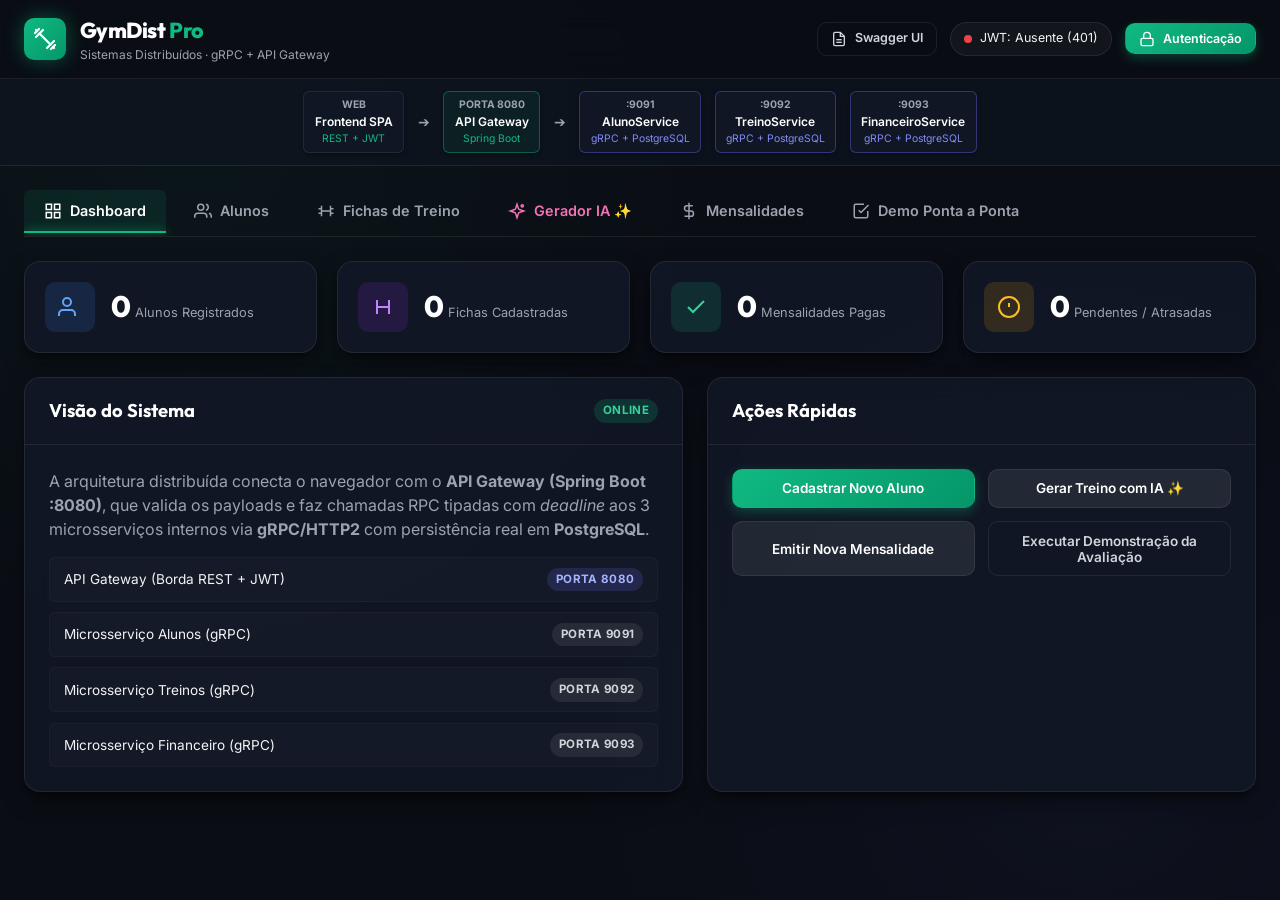
==== api-gateway/src/main/resources/static/index.html @ f0ed8a15 "feat: adiciona seguranca JWT, Swagger OpenAPI, rotas verbais, gerador IA e Frontend Web SPA" ====
<!DOCTYPE html>
<html lang="pt-BR">
<head>
  <meta charset="UTF-8">
  <meta name="viewport" content="width=device-width, initial-scale=1.0">
  <title>GymDist — Sistema Distribuído de Academia</title>
  <meta name="description" content="Plataforma de gestão de academia baseada em microsserviços distribuídos gRPC, Spring Boot API Gateway e Autenticação JWT.">

  <!-- Fontes Google Inter & Outfit -->
  <link rel="preconnect" href="https://fonts.googleapis.com">
  <link rel="preconnect" href="https://fonts.gstatic.com" crossorigin>
  <link href="https://fonts.googleapis.com/css2?family=Inter:wght@300;400;500;600;700&family=Outfit:wght@500;600;700;800&display=swap" rel="stylesheet">

  <link rel="stylesheet" href="css/style.css">
</head>
<body>

  <!-- Barra de Notificações / Toasts -->
  <div id="toast-container" class="toast-container" aria-live="polite"></div>

  <!-- Header Superior -->
  <header class="main-header">
    <div class="header-content">
      <div class="brand">
        <div class="brand-logo">
          <svg viewBox="0 0 24 24" fill="none" stroke="currentColor" stroke-width="2.2" stroke-linecap="round" stroke-linejoin="round">
            <path d="m6.5 6.5 11 11"/>
            <path d="m21 21-1-1"/>
            <path d="m3 3 1 1"/>
            <path d="m18 22 4-4"/>
            <path d="m2 6 4-4"/>
            <path d="m3 10 7-7"/>
            <path d="m14 21 7-7"/>
          </svg>
        </div>
        <div class="brand-text">
          <h1>GymDist <span>Pro</span></h1>
          <p>Sistemas Distribuídos · gRPC + API Gateway</p>
        </div>
      </div>

      <!-- Informações de Conexão e JWT -->
      <div class="header-actions">
        <a href="/swagger-ui.html" target="_blank" class="btn btn-outline btn-sm" id="btn-swagger-link" title="Abrir Documentação OpenAPI">
          <svg width="16" height="16" viewBox="0 0 24 24" fill="none" stroke="currentColor" stroke-width="2"><path d="M14 2H6a2 2 0 0 0-2 2v16a2 2 0 0 0 2 2h12a2 2 0 0 0 2-2V8z"/><polyline points="14 2 14 8 20 8"/><line x1="16" y1="13" x2="8" y2="13"/><line x1="16" y1="17" x2="8" y2="17"/></svg>
          Swagger UI
        </a>

        <!-- Status do Token JWT -->
        <div class="jwt-badge-wrapper" id="jwt-badge-wrapper">
          <span class="status-indicator active" id="jwt-indicator"></span>
          <span class="jwt-label" id="jwt-label">JWT: Ativo</span>
        </div>

        <button class="btn btn-primary btn-sm" id="btn-login-modal">
          <svg width="16" height="16" viewBox="0 0 24 24" fill="none" stroke="currentColor" stroke-width="2"><rect x="3" y="11" width="18" height="11" rx="2" ry="2"/><path d="M7 11V7a5 5 0 0 1 10 0v4"/></svg>
          Autenticação
        </button>
      </div>
    </div>
  </header>

  <!-- Banner de Apresentação / Status da Arquitetura -->
  <section class="arch-banner">
    <div class="arch-container">
      <div class="arch-node">
        <span class="node-badge">Web</span>
        <span class="node-name">Frontend SPA</span>
        <span class="node-meta">REST + JWT</span>
      </div>
      <div class="arch-arrow">➔</div>
      <div class="arch-node gateway">
        <span class="node-badge">Porta 8080</span>
        <span class="node-name">API Gateway</span>
        <span class="node-meta">Spring Boot</span>
      </div>
      <div class="arch-arrow">➔</div>
      <div class="arch-node service">
        <span class="node-badge">:9091</span>
        <span class="node-name">AlunoService</span>
        <span class="node-meta">gRPC + PostgreSQL</span>
      </div>
      <div class="arch-node service">
        <span class="node-badge">:9092</span>
        <span class="node-name">TreinoService</span>
        <span class="node-meta">gRPC + PostgreSQL</span>
      </div>
      <div class="arch-node service">
        <span class="node-badge">:9093</span>
        <span class="node-name">FinanceiroService</span>
        <span class="node-meta">gRPC + PostgreSQL</span>
      </div>
    </div>
  </section>

  <!-- Navegação por Abas -->
  <nav class="nav-tabs-container">
    <div class="nav-tabs" role="tablist">
      <button class="nav-tab active" data-tab="tab-dashboard" role="tab">
        <svg width="18" height="18" viewBox="0 0 24 24" fill="none" stroke="currentColor" stroke-width="2"><rect x="3" y="3" width="7" height="7"/><rect x="14" y="3" width="7" height="7"/><rect x="14" y="14" width="7" height="7"/><rect x="3" y="14" width="7" height="7"/></svg>
        Dashboard
      </button>
      <button class="nav-tab" data-tab="tab-alunos" role="tab">
        <svg width="18" height="18" viewBox="0 0 24 24" fill="none" stroke="currentColor" stroke-width="2"><path d="M17 21v-2a4 4 0 0 0-4-4H5a4 4 0 0 0-4 4v2"/><circle cx="9" cy="7" r="4"/><path d="M23 21v-2a4 4 0 0 0-3-3.87"/><path d="M16 3.13a4 4 0 0 1 0 7.75"/></svg>
        Alunos
      </button>
      <button class="nav-tab" data-tab="tab-treinos" role="tab">
        <svg width="18" height="18" viewBox="0 0 24 24" fill="none" stroke="currentColor" stroke-width="2"><path d="M6 5v14"/><path d="M18 5v14"/><path d="M2 9h4"/><path d="M2 15h4"/><path d="M18 9h4"/><path d="M18 15h4"/><path d="M6 12h12"/></svg>
        Fichas de Treino
      </button>
      <button class="nav-tab highlight" data-tab="tab-ia" role="tab">
        <svg width="18" height="18" viewBox="0 0 24 24" fill="none" stroke="currentColor" stroke-width="2"><path d="m12 3-1.912 5.813a2 2 0 0 1-1.275 1.275L3 12l5.813 1.912a2 2 0 0 1 1.275 1.275L12 21l1.912-5.813a2 2 0 0 1 1.275-1.275L21 12l-5.813-1.912a2 2 0 0 1-1.275-1.275L12 3Z"/><circle cx="19" cy="5" r="1.5"/></svg>
        Gerador IA ✨
      </button>
      <button class="nav-tab" data-tab="tab-financeiro" role="tab">
        <svg width="18" height="18" viewBox="0 0 24 24" fill="none" stroke="currentColor" stroke-width="2"><line x1="12" y1="1" x2="12" y2="23"/><path d="M17 5H9.5a3.5 3.5 0 0 0 0 7h5a3.5 3.5 0 0 1 0 7H6"/></svg>
        Mensalidades
      </button>
      <button class="nav-tab" data-tab="tab-checklist" role="tab">
        <svg width="18" height="18" viewBox="0 0 24 24" fill="none" stroke="currentColor" stroke-width="2"><polyline points="9 11 12 14 22 4"/><path d="M21 12v7a2 2 0 0 1-2 2H5a2 2 0 0 1-2-2V5a2 2 0 0 1 2-2h11"/></svg>
        Demo Ponta a Ponta
      </button>
    </div>
  </nav>

  <!-- Conteúdo Principal -->
  <main class="main-content">

    <!-- 1. ABA DASHBOARD -->
    <section id="tab-dashboard" class="tab-pane active">
      <div class="metrics-grid">
        <div class="metric-card">
          <div class="metric-icon blue">
            <svg width="24" height="24" viewBox="0 0 24 24" fill="none" stroke="currentColor" stroke-width="2"><path d="M17 21v-2a4 4 0 0 0-4-4H5a4 4 0 0 0-4 4v2"/><circle cx="9" cy="7" r="4"/></svg>
          </div>
          <div class="metric-data">
            <span class="metric-value" id="dash-total-alunos">0</span>
            <span class="metric-title">Alunos Registrados</span>
          </div>
        </div>

        <div class="metric-card">
          <div class="metric-icon purple">
            <svg width="24" height="24" viewBox="0 0 24 24" fill="none" stroke="currentColor" stroke-width="2"><path d="M6 12h12"/><path d="M6 5v14"/><path d="M18 5v14"/></svg>
          </div>
          <div class="metric-data">
            <span class="metric-value" id="dash-total-treinos">0</span>
            <span class="metric-title">Fichas Cadastradas</span>
          </div>
        </div>

        <div class="metric-card">
          <div class="metric-icon emerald">
            <svg width="24" height="24" viewBox="0 0 24 24" fill="none" stroke="currentColor" stroke-width="2"><polyline points="20 6 9 17 4 12"/></svg>
          </div>
          <div class="metric-data">
            <span class="metric-value" id="dash-total-pagas">0</span>
            <span class="metric-title">Mensalidades Pagas</span>
          </div>
        </div>

        <div class="metric-card">
          <div class="metric-icon amber">
            <svg width="24" height="24" viewBox="0 0 24 24" fill="none" stroke="currentColor" stroke-width="2"><circle cx="12" cy="12" r="10"/><line x1="12" y1="8" x2="12" y2="12"/><line x1="12" y1="16" x2="12.01" y2="16"/></svg>
          </div>
          <div class="metric-data">
            <span class="metric-value" id="dash-total-pendentes">0</span>
            <span class="metric-title">Pendentes / Atrasadas</span>
          </div>
        </div>
      </div>

      <!-- Seção com Atividades Recentes e Atalhos -->
      <div class="dashboard-grid">
        <div class="card">
          <div class="card-header">
            <h3>Visão do Sistema</h3>
            <span class="badge badge-success">Online</span>
          </div>
          <div class="card-body">
            <p class="text-muted">A arquitetura distribuída conecta o navegador com o <strong>API Gateway (Spring Boot :8080)</strong>, que valida os payloads e faz chamadas RPC tipadas com <em>deadline</em> aos 3 microsserviços internos via <strong>gRPC/HTTP2</strong> com persistência real em <strong>PostgreSQL</strong>.</p>
            <div class="gateway-status-list">
              <div class="status-row">
                <span>API Gateway (Borda REST + JWT)</span>
                <span class="badge badge-primary">Porta 8080</span>
              </div>
              <div class="status-row">
                <span>Microsserviço Alunos (gRPC)</span>
                <span class="badge badge-secondary">Porta 9091</span>
              </div>
              <div class="status-row">
                <span>Microsserviço Treinos (gRPC)</span>
                <span class="badge badge-secondary">Porta 9092</span>
              </div>
              <div class="status-row">
                <span>Microsserviço Financeiro (gRPC)</span>
                <span class="badge badge-secondary">Porta 9093</span>
              </div>
            </div>
          </div>
        </div>

        <div class="card">
          <div class="card-header">
            <h3>Ações Rápidas</h3>
          </div>
          <div class="card-body action-buttons-grid">
            <button class="btn btn-primary" onclick="app.navegarParaAba('tab-alunos')">
              Cadastrar Novo Aluno
            </button>
            <button class="btn btn-secondary" onclick="app.navegarParaAba('tab-ia')">
              Gerar Treino com IA ✨
            </button>
            <button class="btn btn-secondary" onclick="app.navegarParaAba('tab-financeiro')">
              Emitir Nova Mensalidade
            </button>
            <button class="btn btn-outline" onclick="app.navegarParaAba('tab-checklist')">
              Executar Demonstração da Avaliação
            </button>
          </div>
        </div>
      </div>
    </section>

    <!-- 2. ABA ALUNOS -->
    <section id="tab-alunos" class="tab-pane">
      <div class="two-columns-layout">
        <!-- Formulário de Cadastro -->
        <div class="card">
          <div class="card-header">
            <h3>Cadastrar Aluno</h3>
            <span class="badge badge-info">POST /api/cadastrar-aluno</span>
          </div>
          <div class="card-body">
            <form id="form-cadastrar-aluno">
              <div class="form-group">
                <label for="aluno-nome">Nome Completo *</label>
                <input type="text" id="aluno-nome" class="form-control" placeholder="Ex: Carlos Silva" required>
              </div>

              <div class="form-row">
                <div class="form-group col">
                  <label for="aluno-cpf">CPF (Único) *</label>
                  <input type="text" id="aluno-cpf" class="form-control" placeholder="123.456.789-00" required>
                </div>
                <div class="form-group col">
                  <label for="aluno-email">E-mail *</label>
                  <input type="email" id="aluno-email" class="form-control" placeholder="carlos@email.com" required>
                </div>
              </div>

              <div class="form-row">
                <div class="form-group col">
                  <label for="aluno-telefone">Telefone</label>
                  <input type="text" id="aluno-telefone" class="form-control" placeholder="(11) 98765-4321">
                </div>
                <div class="form-group col">
                  <label for="aluno-peso">Peso (kg)</label>
                  <input type="number" step="0.1" id="aluno-peso" class="form-control" placeholder="80.5">
                </div>
                <div class="form-group col">
                  <label for="aluno-altura">Altura (m)</label>
                  <input type="number" step="0.01" id="aluno-altura" class="form-control" placeholder="1.78">
                </div>
              </div>

              <div class="form-actions">
                <button type="submit" class="btn btn-primary" id="btn-submit-aluno">
                  Cadastrar Aluno
                </button>
              </div>
            </form>
          </div>
        </div>

        <!-- Lista de Alunos -->
        <div class="card">
          <div class="card-header flex-between">
            <div>
              <h3>Alunos Cadastrados</h3>
              <span class="badge badge-info">GET /api/listar-alunos</span>
            </div>
            <button class="btn btn-sm btn-outline" id="btn-refresh-alunos">
              Atualizar Lista
            </button>
          </div>
          <div class="card-body no-padding">
            <div class="table-responsive">
              <table class="data-table" id="tabela-alunos">
                <thead>
                  <tr>
                    <th>Nome / CPF</th>
                    <th>Email</th>
                    <th>Peso/Alt.</th>
                    <th>Status</th>
                    <th>Ações</th>
                  </tr>
                </thead>
                <tbody id="tbody-alunos">
                  <tr>
                    <td colspan="5" class="text-center text-muted py-4">Nenhum aluno carregado ainda.</td>
                  </tr>
                </tbody>
              </table>
            </div>
          </div>
        </div>
      </div>
    </section>

    <!-- 3. ABA FICHAS DE TREINO -->
    <section id="tab-treinos" class="tab-pane">
      <div class="two-columns-layout">
        <!-- Criar Ficha Manual -->
        <div class="card">
          <div class="card-header">
            <h3>Criar Ficha de Treino</h3>
            <span class="badge badge-info">POST /api/criar-ficha-treino</span>
          </div>
          <div class="card-body">
            <form id="form-criar-ficha">
              <div class="form-group">
                <label for="treino-aluno-select">Selecione o Aluno *</label>
                <select id="treino-aluno-select" class="form-control" required>
                  <option value="">Carregando alunos...</option>
                </select>
              </div>

              <div class="form-row">
                <div class="form-group col">
                  <label for="treino-titulo">Título da Ficha *</label>
                  <input type="text" id="treino-titulo" class="form-control" placeholder="Ex: Treino A — Peito e Tríceps" required>
                </div>
                <div class="form-group col">
                  <label for="treino-objetivo">Objetivo *</label>
                  <select id="treino-objetivo" class="form-control" required>
                    <option value="HIPERTROFIA">HIPERTROFIA</option>
                    <option value="EMAGRECIMENTO">EMAGRECIMENTO</option>
                    <option value="CONDICIONAMENTO">CONDICIONAMENTO</option>
                    <option value="FORCA">FORÇA</option>
                  </select>
                </div>
              </div>

              <!-- Lista Dinâmica de Exercícios -->
              <div class="exercicios-section">
                <div class="flex-between mb-2">
                  <label class="section-label">Exercícios da Ficha</label>
                  <button type="button" class="btn btn-xs btn-outline" id="btn-add-exercicio">+ Adicionar Exercício</button>
                </div>
                <div id="exercicios-container">
                  <!-- Linhas de exercício inseridas via JS -->
                </div>
              </div>

              <div class="form-actions mt-3">
                <button type="submit" class="btn btn-primary" id="btn-submit-ficha">
                  Criar Ficha de Treino
                </button>
              </div>
            </form>
          </div>
        </div>

        <!-- Visualizador de Fichas e Registro de Execução -->
        <div class="card">
          <div class="card-header flex-between">
            <div>
              <h3>Fichas do Aluno & Execução</h3>
              <span class="badge badge-info">GET /api/listar-fichas-aluno/{id}</span>
            </div>
            <select id="select-filtro-aluno-treino" class="form-control form-control-sm w-auto">
              <option value="">Filtrar por aluno...</option>
            </select>
          </div>
          <div class="card-body" id="fichas-container">
            <p class="text-muted text-center py-4">Selecione um aluno acima para visualizar suas fichas e registrar execução de cargas.</p>
          </div>
        </div>
      </div>
    </section>

    <!-- 4. ABA GERADOR IA DE TREINOS -->
    <section id="tab-ia" class="tab-pane">
      <div class="card ia-card-banner">
        <div class="card-body">
          <div class="ia-banner-content">
            <div class="ia-sparkle-icon">✨</div>
            <div>
              <h2>Assistente Inteligente de Periodização Esportiva</h2>
              <p>Gere fichas de treino personalizadas consultando a biometria do aluno no <code>aluno-service</code> e persistindo automaticamente no <code>treino-service</code> via gRPC.</p>
            </div>
          </div>
        </div>
      </div>

      <div class="two-columns-layout mt-3">
        <!-- Formulário do Gerador IA -->
        <div class="card">
          <div class="card-header">
            <h3>Parâmetros da IA</h3>
            <span class="badge badge-primary">POST /api/gerar-treino-ia</span>
          </div>
          <div class="card-body">
            <form id="form-gerar-ia">
              <div class="form-group">
                <label for="ia-aluno-select">Aluno Beneficiado *</label>
                <select id="ia-aluno-select" class="form-control" required>
                  <option value="">Carregando alunos...</option>
                </select>
              </div>

              <div class="form-row">
                <div class="form-group col">
                  <label for="ia-objetivo">Objetivo Foco *</label>
                  <select id="ia-objetivo" class="form-control" required>
                    <option value="HIPERTROFIA">HIPERTROFIA (Ganho de Massa)</option>
                    <option value="EMAGRECIMENTO">EMAGRECIMENTO (Perda de Gordura)</option>
                    <option value="CONDICIONAMENTO">CONDICIONAMENTO FÍSICO</option>
                    <option value="FORCA">FORÇA MÁXIMA</option>
                  </select>
                </div>
                <div class="form-group col">
                  <label for="ia-nivel">Nível do Praticante</label>
                  <select id="ia-nivel" class="form-control">
                    <option value="INICIANTE">Iniciante (Adaptação anatômica)</option>
                    <option value="INTERMEDIARIO" selected>Intermediário</option>
                    <option value="AVANCADO">Avançado (Sobrecarga progressiva)</option>
                  </select>
                </div>
              </div>

              <div class="form-group">
                <label for="ia-foco">Grupamento / Divisão Muscular</label>
                <input type="text" id="ia-foco" class="form-control" placeholder="Ex: Peito e Tríceps (ou Costas, Pernas, Full Body)">
              </div>

              <div class="form-group">
                <label for="ia-observacoes">Restrições / Observações Clínicas</label>
                <input type="text" id="ia-observacoes" class="form-control" placeholder="Ex: Evitar impacto nos joelhos, foco em lombar">
              </div>

              <div class="form-actions">
                <button type="submit" class="btn btn-primary btn-glow" id="btn-submit-ia">
                  <svg width="18" height="18" viewBox="0 0 24 24" fill="none" stroke="currentColor" stroke-width="2"><path d="m12 3-1.912 5.813a2 2 0 0 1-1.275 1.275L3 12l5.813 1.912a2 2 0 0 1 1.275 1.275L12 21l1.912-5.813a2 2 0 0 1 1.275-1.275L21 12l-5.813-1.912a2 2 0 0 1-1.275-1.275L12 3Z"/></svg>
                  Gerar e Salvar Ficha com IA
                </button>
              </div>
            </form>
          </div>
        </div>

        <!-- Resultado do Treino Gerado -->
        <div class="card">
          <div class="card-header">
            <h3>Ficha Gerada pela IA</h3>
            <span class="badge badge-success" id="ia-status-badge">Aguardando geração</span>
          </div>
          <div class="card-body" id="ia-resultado-container">
            <div class="empty-state">
              <svg width="48" height="48" viewBox="0 0 24 24" fill="none" stroke="currentColor" stroke-width="1.5"><path d="m12 3-1.912 5.813a2 2 0 0 1-1.275 1.275L3 12l5.813 1.912a2 2 0 0 1 1.275 1.275L12 21l1.912-5.813a2 2 0 0 1 1.275-1.275L21 12l-5.813-1.912a2 2 0 0 1-1.275-1.275L12 3Z"/></svg>
              <p>Configure os parâmetros ao lado e clique no botão para que a inteligência artificial analise o aluno e crie a ficha.</p>
            </div>
          </div>
        </div>
      </div>
    </section>

    <!-- 5. ABA FINANCEIRO -->
    <section id="tab-financeiro" class="tab-pane">
      <div class="two-columns-layout">
        <!-- Gerar Cobrança -->
        <div class="card">
          <div class="card-header">
            <h3>Gerar Mensalidade</h3>
            <span class="badge badge-info">POST /api/gerar-mensalidade</span>
          </div>
          <div class="card-body">
            <form id="form-gerar-mensalidade">
              <div class="form-group">
                <label for="fin-aluno-select">Aluno *</label>
                <select id="fin-aluno-select" class="form-control" required>
                  <option value="">Carregando alunos...</option>
                </select>
              </div>

              <div class="form-row">
                <div class="form-group col">
                  <label for="fin-valor">Valor (R$) *</label>
                  <input type="number" step="0.01" id="fin-valor" class="form-control" value="119.90" required>
                </div>
                <div class="form-group col">
                  <label for="fin-vencimento">Data de Vencimento *</label>
                  <input type="date" id="fin-vencimento" class="form-control" required>
                </div>
              </div>

              <div class="form-group">
                <label for="fin-descricao">Descrição da Cobrança</label>
                <input type="text" id="fin-descricao" class="form-control" placeholder="Ex: Mensalidade Outubro/2026 — Plano Silver">
              </div>

              <div class="form-actions">
                <button type="submit" class="btn btn-primary" id="btn-submit-mensalidade">
                  Gerar Mensalidade
                </button>
              </div>
            </form>
          </div>
        </div>

        <!-- Consulta e Pagamento -->
        <div class="card">
          <div class="card-header flex-between">
            <div>
              <h3>Mensalidades do Aluno</h3>
              <span class="badge badge-info">GET /api/listar-mensalidades-aluno/{id}</span>
            </div>
            <select id="select-filtro-aluno-fin" class="form-control form-control-sm w-auto">
              <option value="">Filtrar por aluno...</option>
            </select>
          </div>
          <div class="card-body no-padding">
            <div class="table-responsive">
              <table class="data-table" id="tabela-mensalidades">
                <thead>
                  <tr>
                    <th>Descrição</th>
                    <th>Valor</th>
                    <th>Vencimento</th>
                    <th>Status</th>
                    <th>Ações</th>
                  </tr>
                </thead>
                <tbody id="tbody-mensalidades">
                  <tr>
                    <td colspan="5" class="text-center text-muted py-4">Selecione um aluno acima para listar cobranças.</td>
                  </tr>
                </tbody>
              </table>
            </div>
          </div>
        </div>
      </div>
    </section>

    <!-- 6. ABA DEMO / CHECKLIST DA AVALIAÇÃO -->
    <section id="tab-checklist" class="tab-pane">
      <div class="card">
        <div class="card-header">
          <h3>Central de Demonstração da Avaliação (Checklist Trabalho 2)</h3>
          <span class="badge badge-primary">Apresentação Oral</span>
        </div>
        <div class="card-body">
          <p class="text-muted mb-4">Esta seção contém botões rápidos de teste para demonstrar ao vivo todos os critérios exigidos pelo professor na folha de avaliação:</p>

          <div class="demo-buttons-grid">
            <!-- Teste 201/200 -->
            <div class="demo-card">
              <div class="demo-badge success">200 / 201 OK</div>
              <h4>Caso Sucesso com JWT</h4>
              <p>Envia requisição com token JWT válido e corpo íntegro para o Gateway.</p>
              <button class="btn btn-sm btn-primary" onclick="app.executarDemo('201')">Testar Sucesso (201)</button>
            </div>

            <!-- Teste 401 -->
            <div class="demo-card">
              <div class="demo-badge danger">401 Unauthorized</div>
              <h4>Barrado pelo Gateway (Sem JWT)</h4>
              <p>Envia requisição sem o cabeçalho Authorization para validar o filtro Spring Security.</p>
              <button class="btn btn-sm btn-danger" onclick="app.executarDemo('401')">Testar Sem Token (401)</button>
            </div>

            <!-- Teste 400 -->
            <div class="demo-card">
              <div class="demo-badge warning">400 Bad Request</div>
              <h4>Validação Bean Validation</h4>
              <p>Envia requisição autenticada, porém com campos vazios obrigatórios (Bean Validation).</p>
              <button class="btn btn-sm btn-outline" onclick="app.executarDemo('400')">Testar Validação (400)</button>
            </div>

            <!-- Teste 404 -->
            <div class="demo-card">
              <div class="demo-badge secondary">404 Not Found</div>
              <h4>Recurso Inexistente</h4>
              <p>Consulta um UUID que não existe no PostgreSQL, demonstrando a tradução gRPC → HTTP.</p>
              <button class="btn btn-sm btn-outline" onclick="app.executarDemo('404')">Testar Inexistente (404)</button>
            </div>
          </div>

          <div class="demo-output-box mt-4">
            <div class="flex-between mb-2">
              <span class="text-muted">Console de Resposta HTTP do Gateway:</span>
              <span id="demo-status-pill" class="badge badge-secondary">—</span>
            </div>
            <pre id="demo-console-output">Clique em qualquer botão acima para executar o teste ponta a ponta...</pre>
          </div>
        </div>
      </div>
    </section>

  </main>

  <!-- Modal de Autenticação / Login -->
  <div id="modal-login" class="modal-backdrop">
    <div class="modal-dialog">
      <div class="modal-header">
        <h3>Autenticação JWT (Aula 7)</h3>
        <button class="modal-close" onclick="app.fecharModal('modal-login')">&times;</button>
      </div>
      <div class="modal-body">
        <p class="text-muted text-sm mb-3">Conforme a Aula 7, a API Gateway utiliza tokens assinados com o algoritmo <strong>HS256</strong> e segredo compartilhado.</p>

        <form id="form-login">
          <div class="form-group">
            <label for="login-username">Usuário</label>
            <input type="text" id="login-username" class="form-control" value="aluno" required>
          </div>
          <div class="form-group">
            <label for="login-senha">Senha</label>
            <input type="password" id="login-senha" class="form-control" value="123456" required>
          </div>

          <div class="flex-column gap-2 mt-3">
            <button type="submit" class="btn btn-primary w-100" id="btn-do-login">
              Autenticar e Salvar Token
            </button>
            <button type="button" class="btn btn-secondary w-100" id="btn-quick-token">
              ⚡ Gerar Token Rápido de Laboratório
            </button>
            <button type="button" class="btn btn-outline-danger w-100" id="btn-clear-token">
              Simular Sem Token (Limpar Armazenamento)
            </button>
          </div>
        </form>

        <div class="mt-3">
          <label class="text-xs text-muted">Token JWT Atual em Memória:</label>
          <textarea id="token-textarea" class="token-textarea" readonly rows="3" placeholder="Nenhum token ativo"></textarea>
        </div>
      </div>
    </div>
  </div>

  <!-- Modal de Pagamento de Mensalidade -->
  <div id="modal-pagamento" class="modal-backdrop">
    <div class="modal-dialog">
      <div class="modal-header">
        <h3>Quitar Mensalidade</h3>
        <button class="modal-close" onclick="app.fecharModal('modal-pagamento')">&times;</button>
      </div>
      <div class="modal-body">
        <form id="form-quitar-mensalidade">
          <input type="hidden" id="pagamento-mensalidade-id">
          <p id="pagamento-detalhes" class="mb-3 text-muted">Mensalidade: R$ 0,00</p>

          <div class="form-group">
            <label for="pagamento-forma">Forma de Pagamento *</label>
            <select id="pagamento-forma" class="form-control" required>
              <option value="PIX">PIX (Instantâneo)</option>
              <option value="CARTAO">Cartão de Crédito / Débito</option>
              <option value="DINHEIRO">Dinheiro em Espécie</option>
              <option value="BOLETO">Boleto Bancário</option>
            </select>
          </div>

          <div class="form-actions mt-3">
            <button type="submit" class="btn btn-primary w-100">Confirmar Pagamento</button>
          </div>
        </form>
      </div>
    </div>
  </div>

  <script src="js/app.js"></script>
</body>
</html>
---- api-gateway/src/main/resources/static/css/style.css ----
/* ==========================================================================
   GymDist Pro — Design System & Styles (Vanilla CSS)
   ========================================================================== */

:root {
  /* Cores Primárias e Acentos */
  --bg-main: #0a0d14;
  --bg-card: rgba(18, 24, 38, 0.85);
  --bg-card-hover: rgba(26, 34, 52, 0.95);
  --bg-input: #0e1422;
  --border-subtle: rgba(255, 255, 255, 0.08);
  --border-focus: #10b981;

  --color-primary: #10b981; /* Esmeralda / Gym Energy */
  --color-primary-glow: rgba(16, 185, 129, 0.25);
  --color-secondary: #6366f1; /* Indigo */
  --color-accent-ai: #ec4899; /* Rosa/Fúcsia IA */

  --text-main: #f3f4f6;
  --text-muted: #9ca3af;
  --text-dark: #111827;

  /* Status Colors */
  --status-success: #10b981;
  --status-warning: #f59e0b;
  --status-danger: #ef4444;
  --status-info: #06b6d4;

  /* Fontes e Raios */
  --font-main: 'Inter', -apple-system, BlinkMacSystemFont, sans-serif;
  --font-display: 'Outfit', sans-serif;
  --radius-sm: 6px;
  --radius-md: 10px;
  --radius-lg: 16px;
  --shadow-card: 0 10px 25px -5px rgba(0, 0, 0, 0.5), 0 8px 10px -6px rgba(0, 0, 0, 0.5);
  --transition: all 0.25s cubic-bezier(0.4, 0, 0.2, 1);
}

/* Reset Global */
*, *::before, *::after {
  box-sizing: border-box;
  margin: 0;
  padding: 0;
}

body {
  font-family: var(--font-main);
  background-color: var(--bg-main);
  color: var(--text-main);
  line-height: 1.5;
  min-height: 100vh;
  background-image: 
    radial-gradient(circle at 15% 15%, rgba(16, 185, 129, 0.05) 0%, transparent 40%),
    radial-gradient(circle at 85% 85%, rgba(99, 102, 241, 0.05) 0%, transparent 40%);
  background-attachment: fixed;
  overflow-x: hidden;
}

/* Header */
.main-header {
  background: rgba(10, 13, 20, 0.8);
  backdrop-filter: blur(16px);
  border-bottom: 1px solid var(--border-subtle);
  position: sticky;
  top: 0;
  z-index: 100;
  padding: 0.85rem 1.5rem;
}

.header-content {
  max-width: 1400px;
  margin: 0 auto;
  display: flex;
  align-items: center;
  justify-content: space-between;
  gap: 1rem;
}

.brand {
  display: flex;
  align-items: center;
  gap: 0.85rem;
}

.brand-logo {
  width: 42px;
  height: 42px;
  border-radius: var(--radius-md);
  background: linear-gradient(135deg, #10b981, #059669);
  color: #fff;
  display: grid;
  place-items: center;
  box-shadow: 0 0 20px rgba(16, 185, 129, 0.4);
}

.brand-logo svg {
  width: 24px;
  height: 24px;
}

.brand-text h1 {
  font-family: var(--font-display);
  font-size: 1.35rem;
  font-weight: 800;
  letter-spacing: -0.02em;
  color: #fff;
}

.brand-text h1 span {
  color: var(--color-primary);
}

.brand-text p {
  font-size: 0.75rem;
  color: var(--text-muted);
}

.header-actions {
  display: flex;
  align-items: center;
  gap: 0.85rem;
}

/* JWT Badge */
.jwt-badge-wrapper {
  display: flex;
  align-items: center;
  gap: 0.5rem;
  background: rgba(255, 255, 255, 0.04);
  padding: 0.4rem 0.8rem;
  border-radius: 9999px;
  border: 1px solid var(--border-subtle);
  font-size: 0.78rem;
}

.status-indicator {
  width: 8px;
  height: 8px;
  border-radius: 50%;
  background-color: var(--status-danger);
  transition: var(--transition);
}

.status-indicator.active {
  background-color: var(--status-success);
  box-shadow: 0 0 8px var(--status-success);
}

/* Banner de Arquitetura Distribuída */
.arch-banner {
  background: rgba(14, 20, 32, 0.7);
  border-bottom: 1px solid var(--border-subtle);
  padding: 0.75rem 1.5rem;
  overflow-x: auto;
}

.arch-container {
  max-width: 1400px;
  margin: 0 auto;
  display: flex;
  align-items: center;
  justify-content: center;
  gap: 0.85rem;
  font-size: 0.75rem;
  white-space: nowrap;
}

.arch-node {
  background: var(--bg-card);
  border: 1px solid var(--border-subtle);
  border-radius: var(--radius-sm);
  padding: 0.35rem 0.65rem;
  display: flex;
  flex-direction: column;
  align-items: center;
  box-shadow: 0 2px 4px rgba(0, 0, 0, 0.3);
}

.arch-node.gateway {
  border-color: rgba(16, 185, 129, 0.4);
  background: rgba(16, 185, 129, 0.08);
}

.arch-node.service {
  border-color: rgba(99, 102, 241, 0.4);
}

.node-badge {
  font-size: 0.65rem;
  font-weight: 700;
  text-transform: uppercase;
  color: var(--text-muted);
}

.node-name {
  font-weight: 600;
  color: #fff;
}

.node-meta {
  font-size: 0.65rem;
  color: var(--color-primary);
}

.arch-node.service .node-meta {
  color: #818cf8;
}

.arch-arrow {
  color: var(--text-muted);
  font-size: 0.85rem;
}

/* Abas de Navegação */
.nav-tabs-container {
  max-width: 1400px;
  margin: 1.5rem auto 0;
  padding: 0 1.5rem;
}

.nav-tabs {
  display: flex;
  gap: 0.5rem;
  border-bottom: 1px solid var(--border-subtle);
  overflow-x: auto;
  padding-bottom: 0.25rem;
}

.nav-tab {
  background: transparent;
  border: none;
  color: var(--text-muted);
  font-family: var(--font-main);
  font-size: 0.9rem;
  font-weight: 600;
  padding: 0.75rem 1.25rem;
  border-radius: var(--radius-sm) var(--radius-sm) 0 0;
  cursor: pointer;
  display: flex;
  align-items: center;
  gap: 0.5rem;
  transition: var(--transition);
  position: relative;
  white-space: nowrap;
}

.nav-tab:hover {
  color: #fff;
  background: rgba(255, 255, 255, 0.03);
}

.nav-tab.active {
  color: #fff;
  background: rgba(16, 185, 129, 0.1);
}

.nav-tab.active::after {
  content: '';
  position: absolute;
  bottom: -1px;
  left: 0;
  right: 0;
  height: 2px;
  background: var(--color-primary);
  box-shadow: 0 0 10px var(--color-primary);
}

.nav-tab.highlight {
  color: #f472b6;
}

.nav-tab.highlight.active {
  color: #fff;
  background: rgba(236, 72, 153, 0.15);
}

.nav-tab.highlight.active::after {
  background: var(--color-accent-ai);
  box-shadow: 0 0 12px var(--color-accent-ai);
}

/* Área de Conteúdo */
.main-content {
  max-width: 1400px;
  margin: 1.5rem auto 3rem;
  padding: 0 1.5rem;
}

.tab-pane {
  display: none;
  animation: fadeIn 0.3s ease;
}

.tab-pane.active {
  display: block;
}

@keyframes fadeIn {
  from { opacity: 0; transform: translateY(6px); }
  to { opacity: 1; transform: translateY(0); }
}

/* Cards & Layouts */
.card {
  background: var(--bg-card);
  backdrop-filter: blur(12px);
  border: 1px solid var(--border-subtle);
  border-radius: var(--radius-lg);
  box-shadow: var(--shadow-card);
  overflow: hidden;
  margin-bottom: 1.5rem;
}

.card-header {
  padding: 1.2rem 1.5rem;
  border-bottom: 1px solid var(--border-subtle);
  display: flex;
  align-items: center;
  justify-content: space-between;
}

.card-header h3 {
  font-family: var(--font-display);
  font-size: 1.15rem;
  font-weight: 700;
  color: #fff;
}

.card-body {
  padding: 1.5rem;
}

.card-body.no-padding {
  padding: 0;
}

.two-columns-layout {
  display: grid;
  grid-template-columns: 1fr 1.3fr;
  gap: 1.5rem;
}

@media (max-width: 960px) {
  .two-columns-layout {
    grid-template-columns: 1fr;
  }
}

/* Métricas Dashboard */
.metrics-grid {
  display: grid;
  grid-template-columns: repeat(auto-fit, minmax(240px, 1fr));
  gap: 1.25rem;
  margin-bottom: 1.5rem;
}

.metric-card {
  background: var(--bg-card);
  border: 1px solid var(--border-subtle);
  border-radius: var(--radius-lg);
  padding: 1.25rem;
  display: flex;
  align-items: center;
  gap: 1rem;
  box-shadow: var(--shadow-card);
}

.metric-icon {
  width: 50px;
  height: 50px;
  border-radius: var(--radius-md);
  display: grid;
  place-items: center;
  flex-shrink: 0;
}

.metric-icon.blue { background: rgba(59, 130, 246, 0.15); color: #60a5fa; }
.metric-icon.purple { background: rgba(147, 51, 234, 0.15); color: #c084fc; }
.metric-icon.emerald { background: rgba(16, 185, 129, 0.15); color: #34d399; }
.metric-icon.amber { background: rgba(245, 158, 11, 0.15); color: #fbbf24; }

.metric-value {
  font-family: var(--font-display);
  font-size: 1.85rem;
  font-weight: 800;
  color: #fff;
  line-height: 1.1;
}

.metric-title {
  font-size: 0.8rem;
  color: var(--text-muted);
}

.dashboard-grid {
  display: grid;
  grid-template-columns: 1.2fr 1fr;
  gap: 1.5rem;
}

@media (max-width: 900px) {
  .dashboard-grid {
    grid-template-columns: 1fr;
  }
}

.gateway-status-list {
  display: flex;
  flex-direction: column;
  gap: 0.65rem;
  margin-top: 1rem;
}

.status-row {
  display: flex;
  align-items: center;
  justify-content: space-between;
  padding: 0.6rem 0.85rem;
  background: rgba(255, 255, 255, 0.02);
  border-radius: var(--radius-sm);
  font-size: 0.85rem;
  border: 1px solid rgba(255, 255, 255, 0.03);
}

.action-buttons-grid {
  display: grid;
  grid-template-columns: 1fr 1fr;
  gap: 0.85rem;
}

/* Formulários & Controles */
.form-group {
  margin-bottom: 1.1rem;
}

.form-group label {
  display: block;
  font-size: 0.82rem;
  font-weight: 600;
  color: #d1d5db;
  margin-bottom: 0.4rem;
}

.form-row {
  display: flex;
  gap: 1rem;
}

.form-row .col {
  flex: 1;
}

.form-control {
  width: 100%;
  padding: 0.65rem 0.85rem;
  background-color: var(--bg-input);
  border: 1px solid var(--border-subtle);
  border-radius: var(--radius-md);
  color: #fff;
  font-family: var(--font-main);
  font-size: 0.9rem;
  transition: var(--transition);
}

.form-control:focus {
  outline: none;
  border-color: var(--border-focus);
  box-shadow: 0 0 0 3px var(--color-primary-glow);
}

.form-control-sm {
  padding: 0.4rem 0.65rem;
  font-size: 0.8rem;
}

select.form-control {
  cursor: pointer;
}

/* Botões */
.btn {
  display: inline-flex;
  align-items: center;
  justify-content: center;
  gap: 0.5rem;
  padding: 0.65rem 1.15rem;
  font-family: var(--font-main);
  font-size: 0.85rem;
  font-weight: 600;
  border-radius: var(--radius-md);
  cursor: pointer;
  border: 1px solid transparent;
  transition: var(--transition);
  text-decoration: none;
}

.btn-sm {
  padding: 0.4rem 0.8rem;
  font-size: 0.78rem;
}

.btn-xs {
  padding: 0.25rem 0.5rem;
  font-size: 0.72rem;
}

.btn-primary {
  background: linear-gradient(135deg, #10b981, #059669);
  color: #fff;
  box-shadow: 0 4px 12px rgba(16, 185, 129, 0.3);
}

.btn-primary:hover {
  transform: translateY(-1px);
  box-shadow: 0 6px 16px rgba(16, 185, 129, 0.45);
}

.btn-glow {
  background: linear-gradient(135deg, #ec4899, #8b5cf6);
  box-shadow: 0 4px 15px rgba(236, 72, 153, 0.4);
}

.btn-glow:hover {
  box-shadow: 0 6px 22px rgba(236, 72, 153, 0.6);
}

.btn-secondary {
  background: rgba(255, 255, 255, 0.08);
  color: #fff;
  border-color: var(--border-subtle);
}

.btn-secondary:hover {
  background: rgba(255, 255, 255, 0.14);
}

.btn-outline {
  background: transparent;
  color: #d1d5db;
  border-color: var(--border-subtle);
}

.btn-outline:hover {
  color: #fff;
  border-color: rgba(255, 255, 255, 0.3);
  background: rgba(255, 255, 255, 0.04);
}

.btn-outline-danger {
  background: transparent;
  color: var(--status-danger);
  border-color: rgba(239, 68, 68, 0.4);
}

.btn-outline-danger:hover {
  background: rgba(239, 68, 68, 0.1);
}

.btn-danger {
  background: var(--status-danger);
  color: #fff;
}

/* Badges */
.badge {
  display: inline-flex;
  align-items: center;
  padding: 0.2rem 0.55rem;
  border-radius: 9999px;
  font-size: 0.72rem;
  font-weight: 700;
  text-transform: uppercase;
  letter-spacing: 0.03em;
}

.badge-success { background: rgba(16, 185, 129, 0.18); color: #34d399; }
.badge-warning { background: rgba(245, 158, 11, 0.18); color: #fbbf24; }
.badge-danger { background: rgba(239, 68, 68, 0.18); color: #f87171; }
.badge-info { background: rgba(6, 182, 212, 0.18); color: #38bdf8; }
.badge-primary { background: rgba(99, 102, 241, 0.18); color: #a5b4fc; }
.badge-secondary { background: rgba(255, 255, 255, 0.08); color: #d1d5db; }

/* Tabelas */
.table-responsive {
  overflow-x: auto;
}

.data-table {
  width: 100%;
  border-collapse: collapse;
  text-align: left;
  font-size: 0.85rem;
}

.data-table th {
  padding: 0.85rem 1.25rem;
  font-weight: 600;
  color: var(--text-muted);
  border-bottom: 1px solid var(--border-subtle);
  background: rgba(255, 255, 255, 0.015);
}

.data-table td {
  padding: 0.85rem 1.25rem;
  border-bottom: 1px solid var(--border-subtle);
  color: #d1d5db;
}

.data-table tbody tr:hover {
  background: rgba(255, 255, 255, 0.025);
}

/* Card IA Banner */
.ia-card-banner {
  background: linear-gradient(135deg, rgba(236, 72, 153, 0.15), rgba(99, 102, 241, 0.15));
  border: 1px solid rgba(236, 72, 153, 0.3);
}

.ia-banner-content {
  display: flex;
  align-items: center;
  gap: 1.25rem;
}

.ia-sparkle-icon {
  font-size: 2.5rem;
  background: rgba(236, 72, 153, 0.2);
  width: 60px;
  height: 60px;
  border-radius: var(--radius-lg);
  display: grid;
  place-items: center;
  flex-shrink: 0;
}

.ia-banner-content h2 {
  font-family: var(--font-display);
  font-size: 1.35rem;
  color: #fff;
}

.ia-banner-content p {
  color: #d1d5db;
  font-size: 0.85rem;
}

/* Fichas de Treino & Exercícios */
.exercicio-row {
  display: flex;
  gap: 0.5rem;
  margin-bottom: 0.5rem;
  align-items: center;
}

.exercicio-row input {
  padding: 0.4rem 0.6rem;
  font-size: 0.8rem;
}

.ficha-card {
  background: rgba(255, 255, 255, 0.02);
  border: 1px solid var(--border-subtle);
  border-radius: var(--radius-md);
  padding: 1rem;
  margin-bottom: 1rem;
}

.ficha-header {
  display: flex;
  justify-content: space-between;
  align-items: center;
  margin-bottom: 0.75rem;
}

.exercicio-item-card {
  background: rgba(0, 0, 0, 0.25);
  border-radius: var(--radius-sm);
  padding: 0.65rem 0.85rem;
  margin-bottom: 0.5rem;
  display: grid;
  grid-template-columns: 2fr 1fr 1fr 1fr 60px;
  gap: 0.5rem;
  align-items: center;
  font-size: 0.82rem;
}

/* Demo Checklist Grid */
.demo-buttons-grid {
  display: grid;
  grid-template-columns: repeat(auto-fit, minmax(220px, 1fr));
  gap: 1rem;
}

.demo-card {
  background: rgba(255, 255, 255, 0.02);
  border: 1px solid var(--border-subtle);
  border-radius: var(--radius-md);
  padding: 1.15rem;
  display: flex;
  flex-direction: column;
  gap: 0.65rem;
}

.demo-badge {
  font-size: 0.72rem;
  font-weight: 700;
  text-transform: uppercase;
  padding: 0.2rem 0.5rem;
  border-radius: 9999px;
  width: fit-content;
}

.demo-badge.success { background: rgba(16, 185, 129, 0.2); color: #34d399; }
.demo-badge.danger { background: rgba(239, 68, 68, 0.2); color: #f87171; }
.demo-badge.warning { background: rgba(245, 158, 11, 0.2); color: #fbbf24; }
.demo-badge.secondary { background: rgba(255, 255, 255, 0.1); color: #d1d5db; }

.demo-card h4 {
  font-size: 0.95rem;
  color: #fff;
}

.demo-card p {
  font-size: 0.75rem;
  color: var(--text-muted);
  flex-grow: 1;
}

.demo-output-box {
  background: #07090e;
  border: 1px solid var(--border-subtle);
  border-radius: var(--radius-md);
  padding: 1rem;
}

.demo-output-box pre {
  font-family: 'JetBrains Mono', 'Courier New', monospace;
  font-size: 0.8rem;
  color: #38bdf8;
  max-height: 250px;
  overflow-y: auto;
  white-space: pre-wrap;
}

/* Modais */
.modal-backdrop {
  position: fixed;
  inset: 0;
  background: rgba(0, 0, 0, 0.75);
  backdrop-filter: blur(8px);
  display: none;
  place-items: center;
  z-index: 1000;
  padding: 1rem;
}

.modal-backdrop.open {
  display: grid;
}

.modal-dialog {
  background: #111624;
  border: 1px solid var(--border-subtle);
  border-radius: var(--radius-lg);
  max-width: 500px;
  width: 100%;
  box-shadow: 0 25px 50px -12px rgba(0, 0, 0, 0.7);
  overflow: hidden;
  animation: modalScale 0.25s ease;
}

@keyframes modalScale {
  from { opacity: 0; transform: scale(0.95); }
  to { opacity: 1; transform: scale(1); }
}

.modal-header {
  padding: 1.15rem 1.5rem;
  border-bottom: 1px solid var(--border-subtle);
  display: flex;
  align-items: center;
  justify-content: space-between;
}

.modal-close {
  background: transparent;
  border: none;
  color: var(--text-muted);
  font-size: 1.5rem;
  cursor: pointer;
  line-height: 1;
}

.modal-body {
  padding: 1.5rem;
}

.token-textarea {
  width: 100%;
  background: #090c13;
  border: 1px solid var(--border-subtle);
  border-radius: var(--radius-sm);
  color: #34d399;
  font-family: monospace;
  font-size: 0.72rem;
  padding: 0.5rem;
  resize: none;
}

/* Toasts */
.toast-container {
  position: fixed;
  bottom: 1.5rem;
  right: 1.5rem;
  z-index: 2000;
  display: flex;
  flex-direction: column;
  gap: 0.65rem;
}

.toast {
  background: #1a2234;
  border: 1px solid var(--border-subtle);
  border-radius: var(--radius-md);
  padding: 0.85rem 1.25rem;
  color: #fff;
  font-size: 0.85rem;
  box-shadow: 0 10px 25px rgba(0, 0, 0, 0.5);
  animation: toastIn 0.3s ease;
  display: flex;
  align-items: center;
  gap: 0.65rem;
  max-width: 380px;
}

.toast.success { border-left: 4px solid var(--status-success); }
.toast.danger { border-left: 4px solid var(--status-danger); }
.toast.warning { border-left: 4px solid var(--status-warning); }

@keyframes toastIn {
  from { opacity: 0; transform: translateX(20px); }
  to { opacity: 1; transform: translateX(0); }
}

/* Helpers */
.flex-between { display: flex; justify-content: space-between; align-items: center; }
.flex-column { display: flex; flex-direction: column; }
.gap-2 { gap: 0.5rem; }
.w-100 { width: 100%; }
.w-auto { width: auto; }
.text-muted { color: var(--text-muted); }
.text-center { text-align: center; }
.text-sm { font-size: 0.85rem; }
.text-xs { font-size: 0.75rem; }
.mt-3 { margin-top: 1rem; }
.mt-4 { margin-top: 1.5rem; }
.mb-2 { margin-bottom: 0.5rem; }
.mb-3 { margin-bottom: 1rem; }
.mb-4 { margin-bottom: 1.5rem; }
.py-4 { padding-top: 1.5rem; padding-bottom: 1.5rem; }
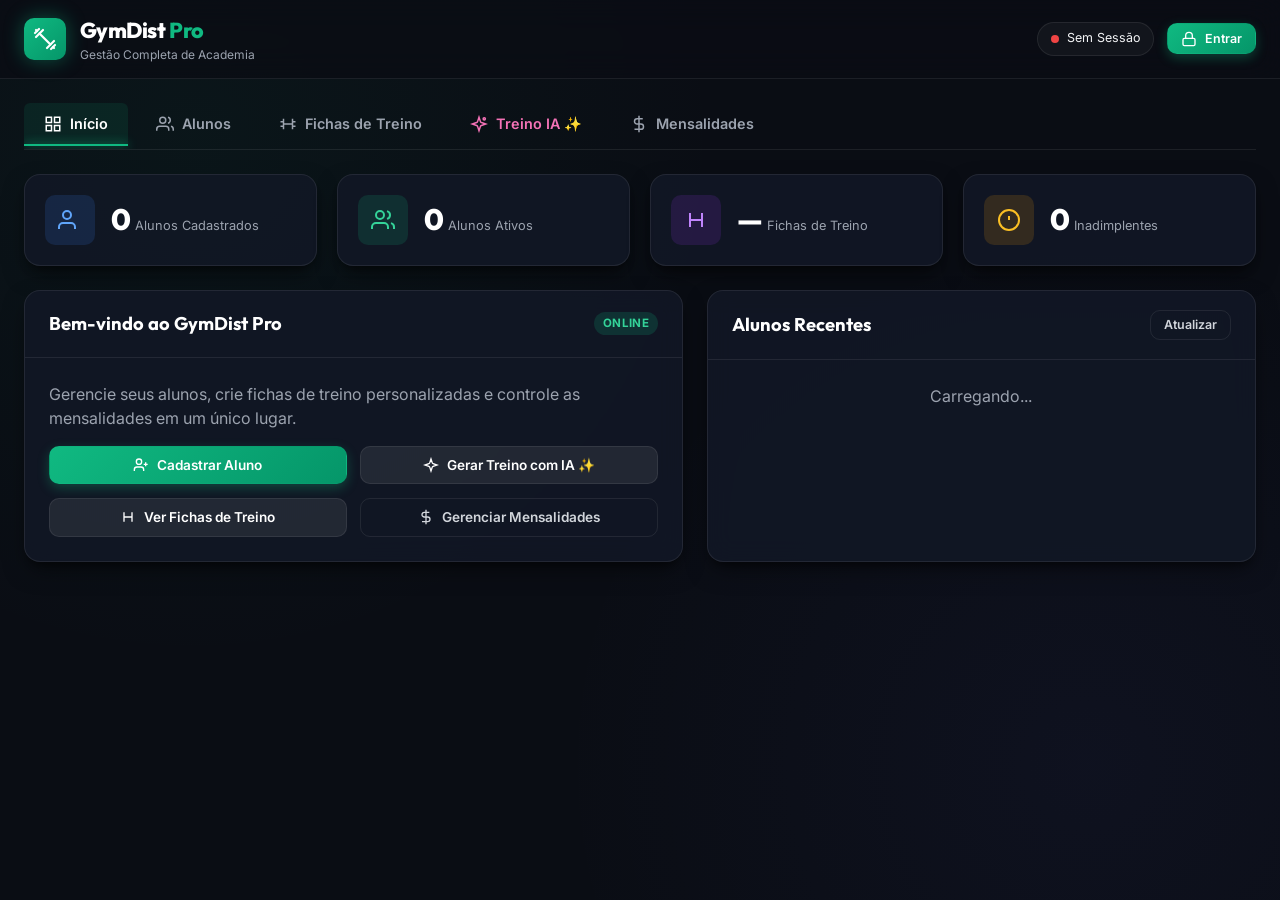
==== commit 9615aaf4: "Fix routes + refactor interface" ====
--- a/api-gateway/src/main/resources/static/index.html
+++ b/api-gateway/src/main/resources/static/index.html
@@ -3,8 +3,8 @@
 <head>
   <meta charset="UTF-8">
   <meta name="viewport" content="width=device-width, initial-scale=1.0">
-  <title>GymDist — Sistema Distribuído de Academia</title>
-  <meta name="description" content="Plataforma de gestão de academia baseada em microsserviços distribuídos gRPC, Spring Boot API Gateway e Autenticação JWT.">
+  <title>GymDist — Gestão de Academia</title>
+  <meta name="description" content="Sistema de gestão de academia: cadastro de alunos, fichas de treino personalizadas com IA e controle financeiro de mensalidades.">
 
   <!-- Fontes Google Inter & Outfit -->
   <link rel="preconnect" href="https://fonts.googleapis.com">
@@ -35,90 +35,47 @@
         </div>
         <div class="brand-text">
           <h1>GymDist <span>Pro</span></h1>
-          <p>Sistemas Distribuídos · gRPC + API Gateway</p>
-        </div>
-      </div>
-
-      <!-- Informações de Conexão e JWT -->
+          <p>Gestão Completa de Academia</p>
+        </div>
+      </div>
+
+      <!-- Status do Token JWT -->
       <div class="header-actions">
-        <a href="/swagger-ui.html" target="_blank" class="btn btn-outline btn-sm" id="btn-swagger-link" title="Abrir Documentação OpenAPI">
-          <svg width="16" height="16" viewBox="0 0 24 24" fill="none" stroke="currentColor" stroke-width="2"><path d="M14 2H6a2 2 0 0 0-2 2v16a2 2 0 0 0 2 2h12a2 2 0 0 0 2-2V8z"/><polyline points="14 2 14 8 20 8"/><line x1="16" y1="13" x2="8" y2="13"/><line x1="16" y1="17" x2="8" y2="17"/></svg>
-          Swagger UI
-        </a>
-
-        <!-- Status do Token JWT -->
         <div class="jwt-badge-wrapper" id="jwt-badge-wrapper">
           <span class="status-indicator active" id="jwt-indicator"></span>
-          <span class="jwt-label" id="jwt-label">JWT: Ativo</span>
+          <span class="jwt-label" id="jwt-label">Sessão Ativa</span>
         </div>
 
         <button class="btn btn-primary btn-sm" id="btn-login-modal">
           <svg width="16" height="16" viewBox="0 0 24 24" fill="none" stroke="currentColor" stroke-width="2"><rect x="3" y="11" width="18" height="11" rx="2" ry="2"/><path d="M7 11V7a5 5 0 0 1 10 0v4"/></svg>
-          Autenticação
+          Entrar
         </button>
       </div>
     </div>
   </header>
-
-  <!-- Banner de Apresentação / Status da Arquitetura -->
-  <section class="arch-banner">
-    <div class="arch-container">
-      <div class="arch-node">
-        <span class="node-badge">Web</span>
-        <span class="node-name">Frontend SPA</span>
-        <span class="node-meta">REST + JWT</span>
-      </div>
-      <div class="arch-arrow">➔</div>
-      <div class="arch-node gateway">
-        <span class="node-badge">Porta 8080</span>
-        <span class="node-name">API Gateway</span>
-        <span class="node-meta">Spring Boot</span>
-      </div>
-      <div class="arch-arrow">➔</div>
-      <div class="arch-node service">
-        <span class="node-badge">:9091</span>
-        <span class="node-name">AlunoService</span>
-        <span class="node-meta">gRPC + PostgreSQL</span>
-      </div>
-      <div class="arch-node service">
-        <span class="node-badge">:9092</span>
-        <span class="node-name">TreinoService</span>
-        <span class="node-meta">gRPC + PostgreSQL</span>
-      </div>
-      <div class="arch-node service">
-        <span class="node-badge">:9093</span>
-        <span class="node-name">FinanceiroService</span>
-        <span class="node-meta">gRPC + PostgreSQL</span>
-      </div>
-    </div>
-  </section>
 
   <!-- Navegação por Abas -->
   <nav class="nav-tabs-container">
     <div class="nav-tabs" role="tablist">
-      <button class="nav-tab active" data-tab="tab-dashboard" role="tab">
+      <button class="nav-tab active" data-tab="tab-dashboard" role="tab" id="nav-dashboard">
         <svg width="18" height="18" viewBox="0 0 24 24" fill="none" stroke="currentColor" stroke-width="2"><rect x="3" y="3" width="7" height="7"/><rect x="14" y="3" width="7" height="7"/><rect x="14" y="14" width="7" height="7"/><rect x="3" y="14" width="7" height="7"/></svg>
-        Dashboard
+        Início
       </button>
-      <button class="nav-tab" data-tab="tab-alunos" role="tab">
+      <button class="nav-tab" data-tab="tab-alunos" role="tab" id="nav-alunos">
         <svg width="18" height="18" viewBox="0 0 24 24" fill="none" stroke="currentColor" stroke-width="2"><path d="M17 21v-2a4 4 0 0 0-4-4H5a4 4 0 0 0-4 4v2"/><circle cx="9" cy="7" r="4"/><path d="M23 21v-2a4 4 0 0 0-3-3.87"/><path d="M16 3.13a4 4 0 0 1 0 7.75"/></svg>
         Alunos
       </button>
-      <button class="nav-tab" data-tab="tab-treinos" role="tab">
+      <button class="nav-tab" data-tab="tab-treinos" role="tab" id="nav-treinos">
         <svg width="18" height="18" viewBox="0 0 24 24" fill="none" stroke="currentColor" stroke-width="2"><path d="M6 5v14"/><path d="M18 5v14"/><path d="M2 9h4"/><path d="M2 15h4"/><path d="M18 9h4"/><path d="M18 15h4"/><path d="M6 12h12"/></svg>
         Fichas de Treino
       </button>
-      <button class="nav-tab highlight" data-tab="tab-ia" role="tab">
+      <button class="nav-tab highlight" data-tab="tab-ia" role="tab" id="nav-ia">
         <svg width="18" height="18" viewBox="0 0 24 24" fill="none" stroke="currentColor" stroke-width="2"><path d="m12 3-1.912 5.813a2 2 0 0 1-1.275 1.275L3 12l5.813 1.912a2 2 0 0 1 1.275 1.275L12 21l1.912-5.813a2 2 0 0 1 1.275-1.275L21 12l-5.813-1.912a2 2 0 0 1-1.275-1.275L12 3Z"/><circle cx="19" cy="5" r="1.5"/></svg>
-        Gerador IA ✨
+        Treino IA ✨
       </button>
-      <button class="nav-tab" data-tab="tab-financeiro" role="tab">
+      <button class="nav-tab" data-tab="tab-financeiro" role="tab" id="nav-financeiro">
         <svg width="18" height="18" viewBox="0 0 24 24" fill="none" stroke="currentColor" stroke-width="2"><line x1="12" y1="1" x2="12" y2="23"/><path d="M17 5H9.5a3.5 3.5 0 0 0 0 7h5a3.5 3.5 0 0 1 0 7H6"/></svg>
         Mensalidades
-      </button>
-      <button class="nav-tab" data-tab="tab-checklist" role="tab">
-        <svg width="18" height="18" viewBox="0 0 24 24" fill="none" stroke="currentColor" stroke-width="2"><polyline points="9 11 12 14 22 4"/><path d="M21 12v7a2 2 0 0 1-2 2H5a2 2 0 0 1-2-2V5a2 2 0 0 1 2-2h11"/></svg>
-        Demo Ponta a Ponta
       </button>
     </div>
   </nav>
@@ -135,7 +92,17 @@
           </div>
           <div class="metric-data">
             <span class="metric-value" id="dash-total-alunos">0</span>
-            <span class="metric-title">Alunos Registrados</span>
+            <span class="metric-title">Alunos Cadastrados</span>
+          </div>
+        </div>
+
+        <div class="metric-card">
+          <div class="metric-icon emerald">
+            <svg width="24" height="24" viewBox="0 0 24 24" fill="none" stroke="currentColor" stroke-width="2"><path d="M17 21v-2a4 4 0 0 0-4-4H5a4 4 0 0 0-4 4v2"/><circle cx="9" cy="7" r="4"/><path d="M23 21v-2a4 4 0 0 0-3-3.87"/><path d="M16 3.13a4 4 0 0 1 0 7.75"/></svg>
+          </div>
+          <div class="metric-data">
+            <span class="metric-value" id="dash-alunos-ativos">0</span>
+            <span class="metric-title">Alunos Ativos</span>
           </div>
         </div>
 
@@ -144,18 +111,8 @@
             <svg width="24" height="24" viewBox="0 0 24 24" fill="none" stroke="currentColor" stroke-width="2"><path d="M6 12h12"/><path d="M6 5v14"/><path d="M18 5v14"/></svg>
           </div>
           <div class="metric-data">
-            <span class="metric-value" id="dash-total-treinos">0</span>
-            <span class="metric-title">Fichas Cadastradas</span>
-          </div>
-        </div>
-
-        <div class="metric-card">
-          <div class="metric-icon emerald">
-            <svg width="24" height="24" viewBox="0 0 24 24" fill="none" stroke="currentColor" stroke-width="2"><polyline points="20 6 9 17 4 12"/></svg>
-          </div>
-          <div class="metric-data">
-            <span class="metric-value" id="dash-total-pagas">0</span>
-            <span class="metric-title">Mensalidades Pagas</span>
+            <span class="metric-value" id="dash-total-treinos">—</span>
+            <span class="metric-title">Fichas de Treino</span>
           </div>
         </div>
 
@@ -164,59 +121,51 @@
             <svg width="24" height="24" viewBox="0 0 24 24" fill="none" stroke="currentColor" stroke-width="2"><circle cx="12" cy="12" r="10"/><line x1="12" y1="8" x2="12" y2="12"/><line x1="12" y1="16" x2="12.01" y2="16"/></svg>
           </div>
           <div class="metric-data">
-            <span class="metric-value" id="dash-total-pendentes">0</span>
-            <span class="metric-title">Pendentes / Atrasadas</span>
-          </div>
-        </div>
-      </div>
-
-      <!-- Seção com Atividades Recentes e Atalhos -->
+            <span class="metric-value" id="dash-inadimplentes">0</span>
+            <span class="metric-title">Inadimplentes</span>
+          </div>
+        </div>
+      </div>
+
+      <!-- Ações Rápidas -->
       <div class="dashboard-grid">
         <div class="card">
           <div class="card-header">
-            <h3>Visão do Sistema</h3>
+            <h3>Bem-vindo ao GymDist Pro</h3>
             <span class="badge badge-success">Online</span>
           </div>
           <div class="card-body">
-            <p class="text-muted">A arquitetura distribuída conecta o navegador com o <strong>API Gateway (Spring Boot :8080)</strong>, que valida os payloads e faz chamadas RPC tipadas com <em>deadline</em> aos 3 microsserviços internos via <strong>gRPC/HTTP2</strong> com persistência real em <strong>PostgreSQL</strong>.</p>
-            <div class="gateway-status-list">
-              <div class="status-row">
-                <span>API Gateway (Borda REST + JWT)</span>
-                <span class="badge badge-primary">Porta 8080</span>
-              </div>
-              <div class="status-row">
-                <span>Microsserviço Alunos (gRPC)</span>
-                <span class="badge badge-secondary">Porta 9091</span>
-              </div>
-              <div class="status-row">
-                <span>Microsserviço Treinos (gRPC)</span>
-                <span class="badge badge-secondary">Porta 9092</span>
-              </div>
-              <div class="status-row">
-                <span>Microsserviço Financeiro (gRPC)</span>
-                <span class="badge badge-secondary">Porta 9093</span>
-              </div>
+            <p class="text-muted mb-3">Gerencie seus alunos, crie fichas de treino personalizadas e controle as mensalidades em um único lugar.</p>
+            <div class="action-buttons-grid">
+              <button class="btn btn-primary" onclick="app.navegarParaAba('tab-alunos')" id="acao-cadastrar-aluno">
+                <svg width="16" height="16" viewBox="0 0 24 24" fill="none" stroke="currentColor" stroke-width="2"><path d="M16 21v-2a4 4 0 0 0-4-4H6a4 4 0 0 0-4 4v2"/><circle cx="9" cy="7" r="4"/><line x1="19" y1="8" x2="19" y2="14"/><line x1="22" y1="11" x2="16" y2="11"/></svg>
+                Cadastrar Aluno
+              </button>
+              <button class="btn btn-secondary" onclick="app.navegarParaAba('tab-ia')" id="acao-gerar-treino-ia">
+                <svg width="16" height="16" viewBox="0 0 24 24" fill="none" stroke="currentColor" stroke-width="2"><path d="m12 3-1.912 5.813a2 2 0 0 1-1.275 1.275L3 12l5.813 1.912a2 2 0 0 1 1.275 1.275L12 21l1.912-5.813a2 2 0 0 1 1.275-1.275L21 12l-5.813-1.912a2 2 0 0 1-1.275-1.275L12 3Z"/></svg>
+                Gerar Treino com IA ✨
+              </button>
+              <button class="btn btn-secondary" onclick="app.navegarParaAba('tab-treinos')" id="acao-ver-fichas">
+                <svg width="16" height="16" viewBox="0 0 24 24" fill="none" stroke="currentColor" stroke-width="2"><path d="M6 5v14"/><path d="M18 5v14"/><path d="M6 12h12"/></svg>
+                Ver Fichas de Treino
+              </button>
+              <button class="btn btn-outline" onclick="app.navegarParaAba('tab-financeiro')" id="acao-mensalidade">
+                <svg width="16" height="16" viewBox="0 0 24 24" fill="none" stroke="currentColor" stroke-width="2"><line x1="12" y1="1" x2="12" y2="23"/><path d="M17 5H9.5a3.5 3.5 0 0 0 0 7h5a3.5 3.5 0 0 1 0 7H6"/></svg>
+                Gerenciar Mensalidades
+              </button>
             </div>
           </div>
         </div>
 
         <div class="card">
           <div class="card-header">
-            <h3>Ações Rápidas</h3>
-          </div>
-          <div class="card-body action-buttons-grid">
-            <button class="btn btn-primary" onclick="app.navegarParaAba('tab-alunos')">
-              Cadastrar Novo Aluno
-            </button>
-            <button class="btn btn-secondary" onclick="app.navegarParaAba('tab-ia')">
-              Gerar Treino com IA ✨
-            </button>
-            <button class="btn btn-secondary" onclick="app.navegarParaAba('tab-financeiro')">
-              Emitir Nova Mensalidade
-            </button>
-            <button class="btn btn-outline" onclick="app.navegarParaAba('tab-checklist')">
-              Executar Demonstração da Avaliação
-            </button>
+            <h3>Alunos Recentes</h3>
+            <button class="btn btn-sm btn-outline" id="btn-refresh-dashboard" onclick="app.carregarAlunos()">Atualizar</button>
+          </div>
+          <div class="card-body no-padding">
+            <div id="dashboard-alunos-recentes">
+              <p class="text-muted text-center py-4">Carregando...</p>
+            </div>
           </div>
         </div>
       </div>
@@ -229,7 +178,6 @@
         <div class="card">
           <div class="card-header">
             <h3>Cadastrar Aluno</h3>
-            <span class="badge badge-info">POST /api/cadastrar-aluno</span>
           </div>
           <div class="card-body">
             <form id="form-cadastrar-aluno">
@@ -240,7 +188,7 @@
 
               <div class="form-row">
                 <div class="form-group col">
-                  <label for="aluno-cpf">CPF (Único) *</label>
+                  <label for="aluno-cpf">CPF *</label>
                   <input type="text" id="aluno-cpf" class="form-control" placeholder="123.456.789-00" required>
                 </div>
                 <div class="form-group col">
@@ -276,10 +224,7 @@
         <!-- Lista de Alunos -->
         <div class="card">
           <div class="card-header flex-between">
-            <div>
-              <h3>Alunos Cadastrados</h3>
-              <span class="badge badge-info">GET /api/listar-alunos</span>
-            </div>
+            <h3>Alunos Cadastrados</h3>
             <button class="btn btn-sm btn-outline" id="btn-refresh-alunos">
               Atualizar Lista
             </button>
@@ -291,7 +236,7 @@
                   <tr>
                     <th>Nome / CPF</th>
                     <th>Email</th>
-                    <th>Peso/Alt.</th>
+                    <th>Biometria</th>
                     <th>Status</th>
                     <th>Ações</th>
                   </tr>
@@ -314,13 +259,12 @@
         <!-- Criar Ficha Manual -->
         <div class="card">
           <div class="card-header">
-            <h3>Criar Ficha de Treino</h3>
-            <span class="badge badge-info">POST /api/criar-ficha-treino</span>
+            <h3>Nova Ficha de Treino</h3>
           </div>
           <div class="card-body">
             <form id="form-criar-ficha">
               <div class="form-group">
-                <label for="treino-aluno-select">Selecione o Aluno *</label>
+                <label for="treino-aluno-select">Aluno *</label>
                 <select id="treino-aluno-select" class="form-control" required>
                   <option value="">Carregando alunos...</option>
                 </select>
@@ -334,10 +278,10 @@
                 <div class="form-group col">
                   <label for="treino-objetivo">Objetivo *</label>
                   <select id="treino-objetivo" class="form-control" required>
-                    <option value="HIPERTROFIA">HIPERTROFIA</option>
-                    <option value="EMAGRECIMENTO">EMAGRECIMENTO</option>
-                    <option value="CONDICIONAMENTO">CONDICIONAMENTO</option>
-                    <option value="FORCA">FORÇA</option>
+                    <option value="HIPERTROFIA">Hipertrofia</option>
+                    <option value="EMAGRECIMENTO">Emagrecimento</option>
+                    <option value="CONDICIONAMENTO">Condicionamento</option>
+                    <option value="FORCA">Força</option>
                   </select>
                 </div>
               </div>
@@ -345,8 +289,8 @@
               <!-- Lista Dinâmica de Exercícios -->
               <div class="exercicios-section">
                 <div class="flex-between mb-2">
-                  <label class="section-label">Exercícios da Ficha</label>
-                  <button type="button" class="btn btn-xs btn-outline" id="btn-add-exercicio">+ Adicionar Exercício</button>
+                  <label class="section-label">Exercícios</label>
+                  <button type="button" class="btn btn-xs btn-outline" id="btn-add-exercicio">+ Adicionar</button>
                 </div>
                 <div id="exercicios-container">
                   <!-- Linhas de exercício inseridas via JS -->
@@ -365,16 +309,13 @@
         <!-- Visualizador de Fichas e Registro de Execução -->
         <div class="card">
           <div class="card-header flex-between">
-            <div>
-              <h3>Fichas do Aluno & Execução</h3>
-              <span class="badge badge-info">GET /api/listar-fichas-aluno/{id}</span>
-            </div>
+            <h3>Fichas do Aluno</h3>
             <select id="select-filtro-aluno-treino" class="form-control form-control-sm w-auto">
-              <option value="">Filtrar por aluno...</option>
+              <option value="">Selecionar aluno...</option>
             </select>
           </div>
           <div class="card-body" id="fichas-container">
-            <p class="text-muted text-center py-4">Selecione um aluno acima para visualizar suas fichas e registrar execução de cargas.</p>
+            <p class="text-muted text-center py-4">Selecione um aluno para visualizar suas fichas e registrar a execução das cargas.</p>
           </div>
         </div>
       </div>
@@ -387,8 +328,8 @@
           <div class="ia-banner-content">
             <div class="ia-sparkle-icon">✨</div>
             <div>
-              <h2>Assistente Inteligente de Periodização Esportiva</h2>
-              <p>Gere fichas de treino personalizadas consultando a biometria do aluno no <code>aluno-service</code> e persistindo automaticamente no <code>treino-service</code> via gRPC.</p>
+              <h2>Assistente Inteligente de Treinos</h2>
+              <p>Gere fichas de treino 100% personalizadas com base na biometria e objetivos do aluno.</p>
             </div>
           </div>
         </div>
@@ -398,13 +339,12 @@
         <!-- Formulário do Gerador IA -->
         <div class="card">
           <div class="card-header">
-            <h3>Parâmetros da IA</h3>
-            <span class="badge badge-primary">POST /api/gerar-treino-ia</span>
+            <h3>Configurar Geração</h3>
           </div>
           <div class="card-body">
             <form id="form-gerar-ia">
               <div class="form-group">
-                <label for="ia-aluno-select">Aluno Beneficiado *</label>
+                <label for="ia-aluno-select">Aluno *</label>
                 <select id="ia-aluno-select" class="form-control" required>
                   <option value="">Carregando alunos...</option>
                 </select>
@@ -412,38 +352,38 @@
 
               <div class="form-row">
                 <div class="form-group col">
-                  <label for="ia-objetivo">Objetivo Foco *</label>
+                  <label for="ia-objetivo">Objetivo *</label>
                   <select id="ia-objetivo" class="form-control" required>
-                    <option value="HIPERTROFIA">HIPERTROFIA (Ganho de Massa)</option>
-                    <option value="EMAGRECIMENTO">EMAGRECIMENTO (Perda de Gordura)</option>
-                    <option value="CONDICIONAMENTO">CONDICIONAMENTO FÍSICO</option>
-                    <option value="FORCA">FORÇA MÁXIMA</option>
+                    <option value="HIPERTROFIA">Hipertrofia (Ganho de Massa)</option>
+                    <option value="EMAGRECIMENTO">Emagrecimento (Perda de Gordura)</option>
+                    <option value="CONDICIONAMENTO">Condicionamento Físico</option>
+                    <option value="FORCA">Força Máxima</option>
                   </select>
                 </div>
                 <div class="form-group col">
                   <label for="ia-nivel">Nível do Praticante</label>
                   <select id="ia-nivel" class="form-control">
-                    <option value="INICIANTE">Iniciante (Adaptação anatômica)</option>
+                    <option value="INICIANTE">Iniciante</option>
                     <option value="INTERMEDIARIO" selected>Intermediário</option>
-                    <option value="AVANCADO">Avançado (Sobrecarga progressiva)</option>
+                    <option value="AVANCADO">Avançado</option>
                   </select>
                 </div>
               </div>
 
               <div class="form-group">
-                <label for="ia-foco">Grupamento / Divisão Muscular</label>
-                <input type="text" id="ia-foco" class="form-control" placeholder="Ex: Peito e Tríceps (ou Costas, Pernas, Full Body)">
-              </div>
-
-              <div class="form-group">
-                <label for="ia-observacoes">Restrições / Observações Clínicas</label>
-                <input type="text" id="ia-observacoes" class="form-control" placeholder="Ex: Evitar impacto nos joelhos, foco em lombar">
+                <label for="ia-foco">Grupamento Muscular</label>
+                <input type="text" id="ia-foco" class="form-control" placeholder="Ex: Peito e Tríceps, Costas, Full Body">
+              </div>
+
+              <div class="form-group">
+                <label for="ia-observacoes">Restrições / Observações</label>
+                <input type="text" id="ia-observacoes" class="form-control" placeholder="Ex: Evitar impacto nos joelhos">
               </div>
 
               <div class="form-actions">
                 <button type="submit" class="btn btn-primary btn-glow" id="btn-submit-ia">
                   <svg width="18" height="18" viewBox="0 0 24 24" fill="none" stroke="currentColor" stroke-width="2"><path d="m12 3-1.912 5.813a2 2 0 0 1-1.275 1.275L3 12l5.813 1.912a2 2 0 0 1 1.275 1.275L12 21l1.912-5.813a2 2 0 0 1 1.275-1.275L21 12l-5.813-1.912a2 2 0 0 1-1.275-1.275L12 3Z"/></svg>
-                  Gerar e Salvar Ficha com IA
+                  Gerar Ficha com IA
                 </button>
               </div>
             </form>
@@ -453,13 +393,13 @@
         <!-- Resultado do Treino Gerado -->
         <div class="card">
           <div class="card-header">
-            <h3>Ficha Gerada pela IA</h3>
-            <span class="badge badge-success" id="ia-status-badge">Aguardando geração</span>
+            <h3>Ficha Gerada</h3>
+            <span class="badge badge-secondary" id="ia-status-badge">Aguardando</span>
           </div>
           <div class="card-body" id="ia-resultado-container">
             <div class="empty-state">
               <svg width="48" height="48" viewBox="0 0 24 24" fill="none" stroke="currentColor" stroke-width="1.5"><path d="m12 3-1.912 5.813a2 2 0 0 1-1.275 1.275L3 12l5.813 1.912a2 2 0 0 1 1.275 1.275L12 21l1.912-5.813a2 2 0 0 1 1.275-1.275L21 12l-5.813-1.912a2 2 0 0 1-1.275-1.275L12 3Z"/></svg>
-              <p>Configure os parâmetros ao lado e clique no botão para que a inteligência artificial analise o aluno e crie a ficha.</p>
+              <p>Configure os parâmetros ao lado e clique no botão para gerar a ficha de treino personalizada.</p>
             </div>
           </div>
         </div>
@@ -473,7 +413,6 @@
         <div class="card">
           <div class="card-header">
             <h3>Gerar Mensalidade</h3>
-            <span class="badge badge-info">POST /api/gerar-mensalidade</span>
           </div>
           <div class="card-body">
             <form id="form-gerar-mensalidade">
@@ -490,13 +429,13 @@
                   <input type="number" step="0.01" id="fin-valor" class="form-control" value="119.90" required>
                 </div>
                 <div class="form-group col">
-                  <label for="fin-vencimento">Data de Vencimento *</label>
+                  <label for="fin-vencimento">Vencimento *</label>
                   <input type="date" id="fin-vencimento" class="form-control" required>
                 </div>
               </div>
 
               <div class="form-group">
-                <label for="fin-descricao">Descrição da Cobrança</label>
+                <label for="fin-descricao">Descrição</label>
                 <input type="text" id="fin-descricao" class="form-control" placeholder="Ex: Mensalidade Outubro/2026 — Plano Silver">
               </div>
 
@@ -512,12 +451,9 @@
         <!-- Consulta e Pagamento -->
         <div class="card">
           <div class="card-header flex-between">
-            <div>
-              <h3>Mensalidades do Aluno</h3>
-              <span class="badge badge-info">GET /api/listar-mensalidades-aluno/{id}</span>
-            </div>
+            <h3>Mensalidades do Aluno</h3>
             <select id="select-filtro-aluno-fin" class="form-control form-control-sm w-auto">
-              <option value="">Filtrar por aluno...</option>
+              <option value="">Selecionar aluno...</option>
             </select>
           </div>
           <div class="card-body no-padding">
@@ -544,73 +480,16 @@
       </div>
     </section>
 
-    <!-- 6. ABA DEMO / CHECKLIST DA AVALIAÇÃO -->
-    <section id="tab-checklist" class="tab-pane">
-      <div class="card">
-        <div class="card-header">
-          <h3>Central de Demonstração da Avaliação (Checklist Trabalho 2)</h3>
-          <span class="badge badge-primary">Apresentação Oral</span>
-        </div>
-        <div class="card-body">
-          <p class="text-muted mb-4">Esta seção contém botões rápidos de teste para demonstrar ao vivo todos os critérios exigidos pelo professor na folha de avaliação:</p>
-
-          <div class="demo-buttons-grid">
-            <!-- Teste 201/200 -->
-            <div class="demo-card">
-              <div class="demo-badge success">200 / 201 OK</div>
-              <h4>Caso Sucesso com JWT</h4>
-              <p>Envia requisição com token JWT válido e corpo íntegro para o Gateway.</p>
-              <button class="btn btn-sm btn-primary" onclick="app.executarDemo('201')">Testar Sucesso (201)</button>
-            </div>
-
-            <!-- Teste 401 -->
-            <div class="demo-card">
-              <div class="demo-badge danger">401 Unauthorized</div>
-              <h4>Barrado pelo Gateway (Sem JWT)</h4>
-              <p>Envia requisição sem o cabeçalho Authorization para validar o filtro Spring Security.</p>
-              <button class="btn btn-sm btn-danger" onclick="app.executarDemo('401')">Testar Sem Token (401)</button>
-            </div>
-
-            <!-- Teste 400 -->
-            <div class="demo-card">
-              <div class="demo-badge warning">400 Bad Request</div>
-              <h4>Validação Bean Validation</h4>
-              <p>Envia requisição autenticada, porém com campos vazios obrigatórios (Bean Validation).</p>
-              <button class="btn btn-sm btn-outline" onclick="app.executarDemo('400')">Testar Validação (400)</button>
-            </div>
-
-            <!-- Teste 404 -->
-            <div class="demo-card">
-              <div class="demo-badge secondary">404 Not Found</div>
-              <h4>Recurso Inexistente</h4>
-              <p>Consulta um UUID que não existe no PostgreSQL, demonstrando a tradução gRPC → HTTP.</p>
-              <button class="btn btn-sm btn-outline" onclick="app.executarDemo('404')">Testar Inexistente (404)</button>
-            </div>
-          </div>
-
-          <div class="demo-output-box mt-4">
-            <div class="flex-between mb-2">
-              <span class="text-muted">Console de Resposta HTTP do Gateway:</span>
-              <span id="demo-status-pill" class="badge badge-secondary">—</span>
-            </div>
-            <pre id="demo-console-output">Clique em qualquer botão acima para executar o teste ponta a ponta...</pre>
-          </div>
-        </div>
-      </div>
-    </section>
-
   </main>
 
   <!-- Modal de Autenticação / Login -->
   <div id="modal-login" class="modal-backdrop">
     <div class="modal-dialog">
       <div class="modal-header">
-        <h3>Autenticação JWT (Aula 7)</h3>
+        <h3>Autenticação</h3>
         <button class="modal-close" onclick="app.fecharModal('modal-login')">&times;</button>
       </div>
       <div class="modal-body">
-        <p class="text-muted text-sm mb-3">Conforme a Aula 7, a API Gateway utiliza tokens assinados com o algoritmo <strong>HS256</strong> e segredo compartilhado.</p>
-
         <form id="form-login">
           <div class="form-group">
             <label for="login-username">Usuário</label>
@@ -623,20 +502,20 @@
 
           <div class="flex-column gap-2 mt-3">
             <button type="submit" class="btn btn-primary w-100" id="btn-do-login">
-              Autenticar e Salvar Token
+              Entrar
             </button>
             <button type="button" class="btn btn-secondary w-100" id="btn-quick-token">
-              ⚡ Gerar Token Rápido de Laboratório
+              ⚡ Entrar com Acesso Rápido
             </button>
             <button type="button" class="btn btn-outline-danger w-100" id="btn-clear-token">
-              Simular Sem Token (Limpar Armazenamento)
+              Encerrar Sessão
             </button>
           </div>
         </form>
 
         <div class="mt-3">
-          <label class="text-xs text-muted">Token JWT Atual em Memória:</label>
-          <textarea id="token-textarea" class="token-textarea" readonly rows="3" placeholder="Nenhum token ativo"></textarea>
+          <label class="text-xs text-muted">Token de Sessão Atual:</label>
+          <textarea id="token-textarea" class="token-textarea" readonly rows="3" placeholder="Nenhuma sessão ativa"></textarea>
         </div>
       </div>
     </div>
@@ -646,7 +525,7 @@
   <div id="modal-pagamento" class="modal-backdrop">
     <div class="modal-dialog">
       <div class="modal-header">
-        <h3>Quitar Mensalidade</h3>
+        <h3>Registrar Pagamento</h3>
         <button class="modal-close" onclick="app.fecharModal('modal-pagamento')">&times;</button>
       </div>
       <div class="modal-body">
--- a/api-gateway/src/main/resources/static/css/style.css
+++ b/api-gateway/src/main/resources/static/css/style.css
@@ -146,70 +146,7 @@
   box-shadow: 0 0 8px var(--status-success);
 }
 
-/* Banner de Arquitetura Distribuída */
-.arch-banner {
-  background: rgba(14, 20, 32, 0.7);
-  border-bottom: 1px solid var(--border-subtle);
-  padding: 0.75rem 1.5rem;
-  overflow-x: auto;
-}
-
-.arch-container {
-  max-width: 1400px;
-  margin: 0 auto;
-  display: flex;
-  align-items: center;
-  justify-content: center;
-  gap: 0.85rem;
-  font-size: 0.75rem;
-  white-space: nowrap;
-}
-
-.arch-node {
-  background: var(--bg-card);
-  border: 1px solid var(--border-subtle);
-  border-radius: var(--radius-sm);
-  padding: 0.35rem 0.65rem;
-  display: flex;
-  flex-direction: column;
-  align-items: center;
-  box-shadow: 0 2px 4px rgba(0, 0, 0, 0.3);
-}
-
-.arch-node.gateway {
-  border-color: rgba(16, 185, 129, 0.4);
-  background: rgba(16, 185, 129, 0.08);
-}
-
-.arch-node.service {
-  border-color: rgba(99, 102, 241, 0.4);
-}
-
-.node-badge {
-  font-size: 0.65rem;
-  font-weight: 700;
-  text-transform: uppercase;
-  color: var(--text-muted);
-}
-
-.node-name {
-  font-weight: 600;
-  color: #fff;
-}
-
-.node-meta {
-  font-size: 0.65rem;
-  color: var(--color-primary);
-}
-
-.arch-node.service .node-meta {
-  color: #818cf8;
-}
-
-.arch-arrow {
-  color: var(--text-muted);
-  font-size: 0.85rem;
-}
+/* Espaçador para remover arch-banner */
 
 /* Abas de Navegação */
 .nav-tabs-container {
@@ -684,63 +621,7 @@
   font-size: 0.82rem;
 }
 
-/* Demo Checklist Grid */
-.demo-buttons-grid {
-  display: grid;
-  grid-template-columns: repeat(auto-fit, minmax(220px, 1fr));
-  gap: 1rem;
-}
-
-.demo-card {
-  background: rgba(255, 255, 255, 0.02);
-  border: 1px solid var(--border-subtle);
-  border-radius: var(--radius-md);
-  padding: 1.15rem;
-  display: flex;
-  flex-direction: column;
-  gap: 0.65rem;
-}
-
-.demo-badge {
-  font-size: 0.72rem;
-  font-weight: 700;
-  text-transform: uppercase;
-  padding: 0.2rem 0.5rem;
-  border-radius: 9999px;
-  width: fit-content;
-}
-
-.demo-badge.success { background: rgba(16, 185, 129, 0.2); color: #34d399; }
-.demo-badge.danger { background: rgba(239, 68, 68, 0.2); color: #f87171; }
-.demo-badge.warning { background: rgba(245, 158, 11, 0.2); color: #fbbf24; }
-.demo-badge.secondary { background: rgba(255, 255, 255, 0.1); color: #d1d5db; }
-
-.demo-card h4 {
-  font-size: 0.95rem;
-  color: #fff;
-}
-
-.demo-card p {
-  font-size: 0.75rem;
-  color: var(--text-muted);
-  flex-grow: 1;
-}
-
-.demo-output-box {
-  background: #07090e;
-  border: 1px solid var(--border-subtle);
-  border-radius: var(--radius-md);
-  padding: 1rem;
-}
-
-.demo-output-box pre {
-  font-family: 'JetBrains Mono', 'Courier New', monospace;
-  font-size: 0.8rem;
-  color: #38bdf8;
-  max-height: 250px;
-  overflow-y: auto;
-  white-space: pre-wrap;
-}
+
 
 /* Modais */
 .modal-backdrop {
@@ -858,3 +739,16 @@
 .mb-3 { margin-bottom: 1rem; }
 .mb-4 { margin-bottom: 1.5rem; }
 .py-4 { padding-top: 1.5rem; padding-bottom: 1.5rem; }
+.d-block { display: block; }
+.empty-state {
+  display: flex;
+  flex-direction: column;
+  align-items: center;
+  gap: 1rem;
+  padding: 2rem;
+  color: var(--text-muted);
+  text-align: center;
+}
+.empty-state svg { opacity: 0.3; }
+.section-label { font-size: 0.82rem; font-weight: 600; color: #d1d5db; }
+
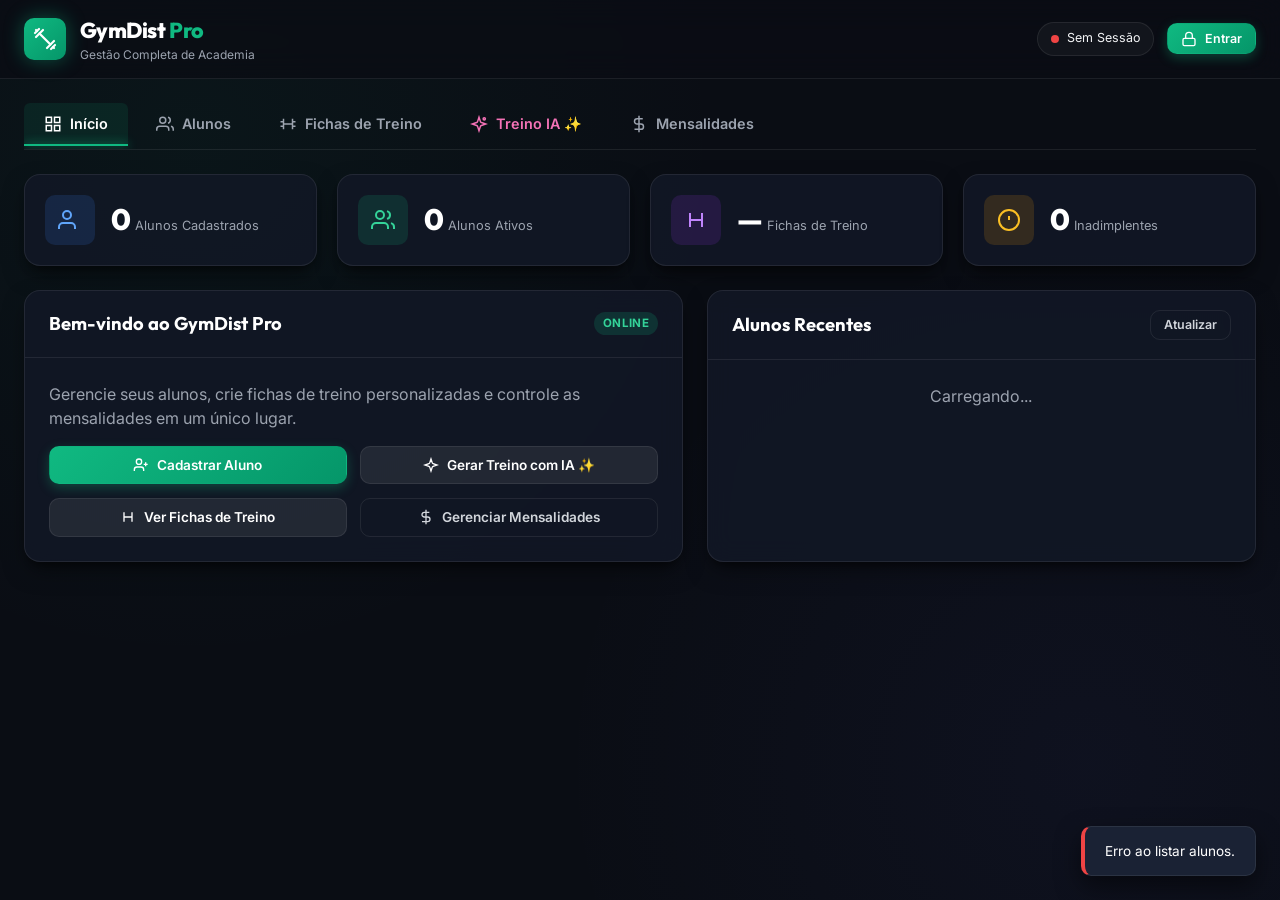
==== commit 5ac32718: "Fix tratamento de erros + endpoints de listagem" ====
--- a/api-gateway/src/main/resources/static/index.html
+++ b/api-gateway/src/main/resources/static/index.html
@@ -180,6 +180,7 @@
             <h3>Cadastrar Aluno</h3>
           </div>
           <div class="card-body">
+            <div id="alerta-erro-aluno" class="alert alert-danger d-none"></div>
             <form id="form-cadastrar-aluno">
               <div class="form-group">
                 <label for="aluno-nome">Nome Completo *</label>
@@ -262,6 +263,7 @@
             <h3>Nova Ficha de Treino</h3>
           </div>
           <div class="card-body">
+            <div id="alerta-erro-ficha" class="alert alert-danger d-none"></div>
             <form id="form-criar-ficha">
               <div class="form-group">
                 <label for="treino-aluno-select">Aluno *</label>
@@ -310,9 +312,12 @@
         <div class="card">
           <div class="card-header flex-between">
             <h3>Fichas do Aluno</h3>
-            <select id="select-filtro-aluno-treino" class="form-control form-control-sm w-auto">
-              <option value="">Selecionar aluno...</option>
-            </select>
+            <div class="flex gap-2 align-center">
+              <select id="select-filtro-aluno-treino" class="form-control form-control-sm w-auto">
+                <option value="">Selecionar aluno...</option>
+              </select>
+              <button class="btn btn-xs btn-outline" id="btn-refresh-fichas" type="button" title="Recarregar fichas">🔄 Recarregar</button>
+            </div>
           </div>
           <div class="card-body" id="fichas-container">
             <p class="text-muted text-center py-4">Selecione um aluno para visualizar suas fichas e registrar a execução das cargas.</p>
@@ -342,6 +347,7 @@
             <h3>Configurar Geração</h3>
           </div>
           <div class="card-body">
+            <div id="alerta-erro-ia" class="alert alert-danger d-none"></div>
             <form id="form-gerar-ia">
               <div class="form-group">
                 <label for="ia-aluno-select">Aluno *</label>
@@ -415,6 +421,7 @@
             <h3>Gerar Mensalidade</h3>
           </div>
           <div class="card-body">
+            <div id="alerta-erro-mensalidade" class="alert alert-danger d-none"></div>
             <form id="form-gerar-mensalidade">
               <div class="form-group">
                 <label for="fin-aluno-select">Aluno *</label>
@@ -452,9 +459,12 @@
         <div class="card">
           <div class="card-header flex-between">
             <h3>Mensalidades do Aluno</h3>
-            <select id="select-filtro-aluno-fin" class="form-control form-control-sm w-auto">
-              <option value="">Selecionar aluno...</option>
-            </select>
+            <div class="flex gap-2 align-center">
+              <select id="select-filtro-aluno-fin" class="form-control form-control-sm w-auto">
+                <option value="">Selecionar aluno...</option>
+              </select>
+              <button class="btn btn-xs btn-outline" id="btn-refresh-fin" type="button" title="Recarregar cobranças">🔄 Recarregar</button>
+            </div>
           </div>
           <div class="card-body no-padding">
             <div class="table-responsive">
--- a/api-gateway/src/main/resources/static/css/style.css
+++ b/api-gateway/src/main/resources/static/css/style.css
@@ -752,3 +752,98 @@
 .empty-state svg { opacity: 0.3; }
 .section-label { font-size: 0.82rem; font-weight: 600; color: #d1d5db; }
 
+/* ─── Alertas Visuais de Formulário e Erro ───────────────────────────── */
+.alert {
+  padding: 0.85rem 1.15rem;
+  border-radius: var(--radius-sm);
+  font-size: 0.85rem;
+  line-height: 1.45;
+  margin-bottom: 1.25rem;
+  border: 1px solid transparent;
+  display: flex;
+  align-items: flex-start;
+  gap: 0.65rem;
+  animation: fadeIn 0.25s ease-out;
+}
+
+.alert-danger {
+  background: rgba(239, 68, 68, 0.12);
+  border-color: rgba(239, 68, 68, 0.35);
+  color: #fca5a5;
+}
+
+.alert-warning {
+  background: rgba(245, 158, 11, 0.12);
+  border-color: rgba(245, 158, 11, 0.35);
+  color: #fde68a;
+}
+
+.alert-success {
+  background: rgba(16, 185, 129, 0.12);
+  border-color: rgba(16, 185, 129, 0.35);
+  color: #6ee7b7;
+}
+
+.alert-info {
+  background: rgba(59, 130, 246, 0.12);
+  border-color: rgba(59, 130, 246, 0.35);
+  color: #93c5fd;
+}
+
+.alert-icon {
+  font-size: 1.1rem;
+  flex-shrink: 0;
+  line-height: 1;
+}
+
+.alert-content {
+  flex: 1;
+}
+
+.alert-content strong {
+  display: block;
+  font-weight: 600;
+  margin-bottom: 0.2rem;
+}
+
+.alert-content ul {
+  margin: 0.35rem 0 0 1.1rem;
+  padding: 0;
+}
+
+.alert-content li {
+  margin-bottom: 0.2rem;
+}
+
+/* ─── Botões de Ação na Tabela de Alunos ────────────────────────────── */
+.btn-actions-cell {
+  display: flex;
+  gap: 0.4rem;
+  flex-wrap: wrap;
+  align-items: center;
+}
+
+.btn-action-view {
+  background: rgba(59, 130, 246, 0.15);
+  color: #93c5fd;
+  border: 1px solid rgba(59, 130, 246, 0.3);
+}
+
+.btn-action-view:hover {
+  background: rgba(59, 130, 246, 0.25);
+  border-color: #60a5fa;
+  color: #ffffff;
+}
+
+.btn-action-money {
+  background: rgba(16, 185, 129, 0.15);
+  color: #6ee7b7;
+  border: 1px solid rgba(16, 185, 129, 0.3);
+}
+
+.btn-action-money:hover {
+  background: rgba(16, 185, 129, 0.25);
+  border-color: #34d399;
+  color: #ffffff;
+}
+
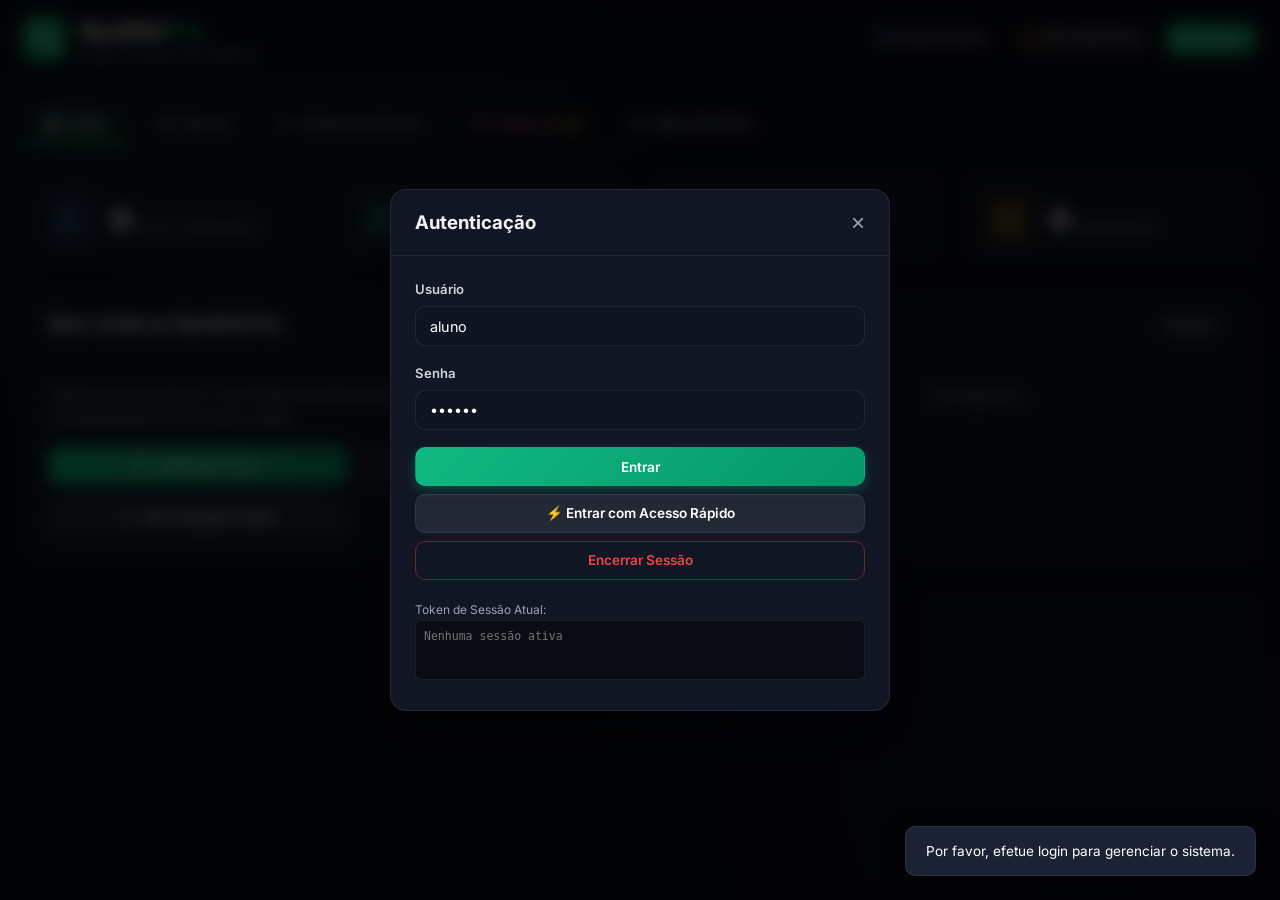
==== commit 7fc4bb66: "feat(ui): separar portal do aluno (/aluno) e painel admin (/admin) com autenticacao explicita" ====
--- a/api-gateway/src/main/resources/static/index.html
+++ b/api-gateway/src/main/resources/static/index.html
@@ -39,8 +39,12 @@
         </div>
       </div>
 
-      <!-- Status do Token JWT -->
+      <!-- Status do Token JWT & Atalho Aluno -->
       <div class="header-actions">
+        <a href="/aluno" class="btn btn-outline btn-sm" style="text-decoration:none;">
+          👤 Portal do Aluno
+        </a>
+
         <div class="jwt-badge-wrapper" id="jwt-badge-wrapper">
           <span class="status-indicator active" id="jwt-indicator"></span>
           <span class="jwt-label" id="jwt-label">Sessão Ativa</span>
@@ -48,7 +52,7 @@
 
         <button class="btn btn-primary btn-sm" id="btn-login-modal">
           <svg width="16" height="16" viewBox="0 0 24 24" fill="none" stroke="currentColor" stroke-width="2"><rect x="3" y="11" width="18" height="11" rx="2" ry="2"/><path d="M7 11V7a5 5 0 0 1 10 0v4"/></svg>
-          Entrar
+          Sessão
         </button>
       </div>
     </div>
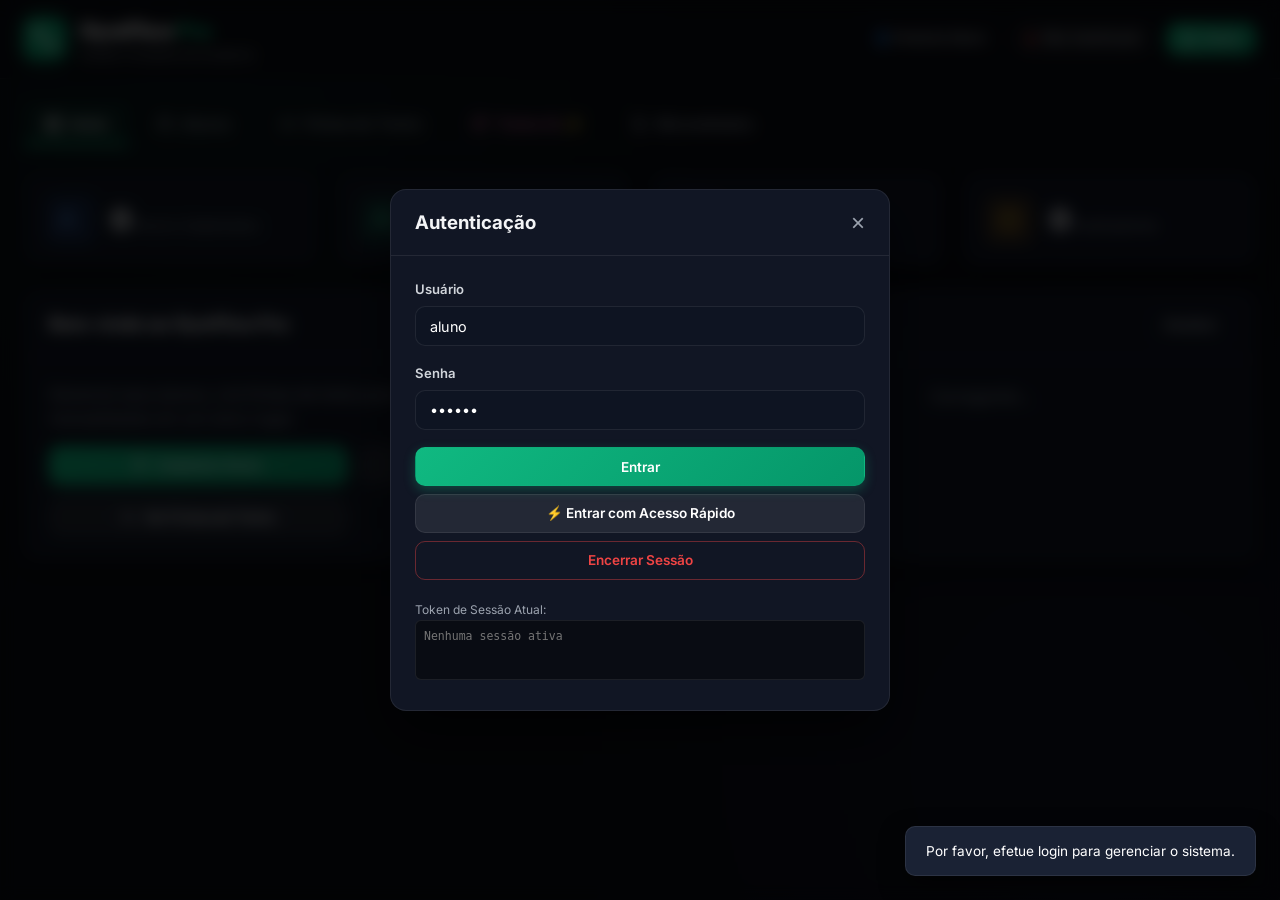
==== commit c8d1bee2: "fix(ui): corrigir alertas invisiveis (.d-none), contadores do dashboard, validacao e status do CPF, " ====
--- a/api-gateway/src/main/resources/static/index.html
+++ b/api-gateway/src/main/resources/static/index.html
@@ -3,7 +3,7 @@
 <head>
   <meta charset="UTF-8">
   <meta name="viewport" content="width=device-width, initial-scale=1.0">
-  <title>GymDist — Gestão de Academia</title>
+  <title>GymFlow — Gestão de Academia</title>
   <meta name="description" content="Sistema de gestão de academia: cadastro de alunos, fichas de treino personalizadas com IA e controle financeiro de mensalidades.">
 
   <!-- Fontes Google Inter & Outfit -->
@@ -34,7 +34,7 @@
           </svg>
         </div>
         <div class="brand-text">
-          <h1>GymDist <span>Pro</span></h1>
+          <h1>GymFlow <span>Pro</span></h1>
           <p>Gestão Completa de Academia</p>
         </div>
       </div>
@@ -135,7 +135,7 @@
       <div class="dashboard-grid">
         <div class="card">
           <div class="card-header">
-            <h3>Bem-vindo ao GymDist Pro</h3>
+            <h3>Bem-vindo ao GymFlow Pro</h3>
             <span class="badge badge-success">Online</span>
           </div>
           <div class="card-body">
@@ -565,6 +565,38 @@
     </div>
   </div>
 
+  <!-- Modal de Alteração de Status do Aluno -->
+  <div id="modal-status-aluno" class="modal-backdrop">
+    <div class="modal-dialog">
+      <div class="modal-header">
+        <h3>Alterar Status da Matrícula</h3>
+        <button class="modal-close" onclick="app.fecharModal('modal-status-aluno')">&times;</button>
+      </div>
+      <div class="modal-body">
+        <form id="form-alterar-status-aluno">
+          <input type="hidden" id="status-aluno-id">
+          <p id="status-aluno-nome" class="mb-3">Aluno: <strong>—</strong></p>
+
+          <div class="form-group">
+            <label for="select-novo-status-aluno">Novo Status *</label>
+            <select id="select-novo-status-aluno" class="form-control" required>
+              <option value="ATIVO">🟢 ATIVO (Acesso liberado)</option>
+              <option value="INADIMPLENTE">🟡 INADIMPLENTE (Mensalidade em aberto / atrasada)</option>
+              <option value="INATIVO">🔴 INATIVO (Matrícula trancada / cancelada)</option>
+            </select>
+            <small class="text-muted mt-1 d-block">
+              Dica: Alunos com mensalidades vencidas também podem ser atualizados para Inadimplente.
+            </small>
+          </div>
+
+          <div class="form-actions mt-3">
+            <button type="submit" class="btn btn-primary w-100">Atualizar Status</button>
+          </div>
+        </form>
+      </div>
+    </div>
+  </div>
+
   <script src="js/app.js"></script>
 </body>
 </html>
--- a/api-gateway/src/main/resources/static/css/style.css
+++ b/api-gateway/src/main/resources/static/css/style.css
@@ -623,6 +623,11 @@
 
 
 
+/* Utilitário de Ocultação */
+.d-none {
+  display: none !important;
+}
+
 /* Modais */
 .modal-backdrop {
   position: fixed;
@@ -635,8 +640,9 @@
   padding: 1rem;
 }
 
-.modal-backdrop.open {
-  display: grid;
+.modal-backdrop.open,
+.modal-backdrop.active {
+  display: grid !important;
 }
 
 .modal-dialog {
